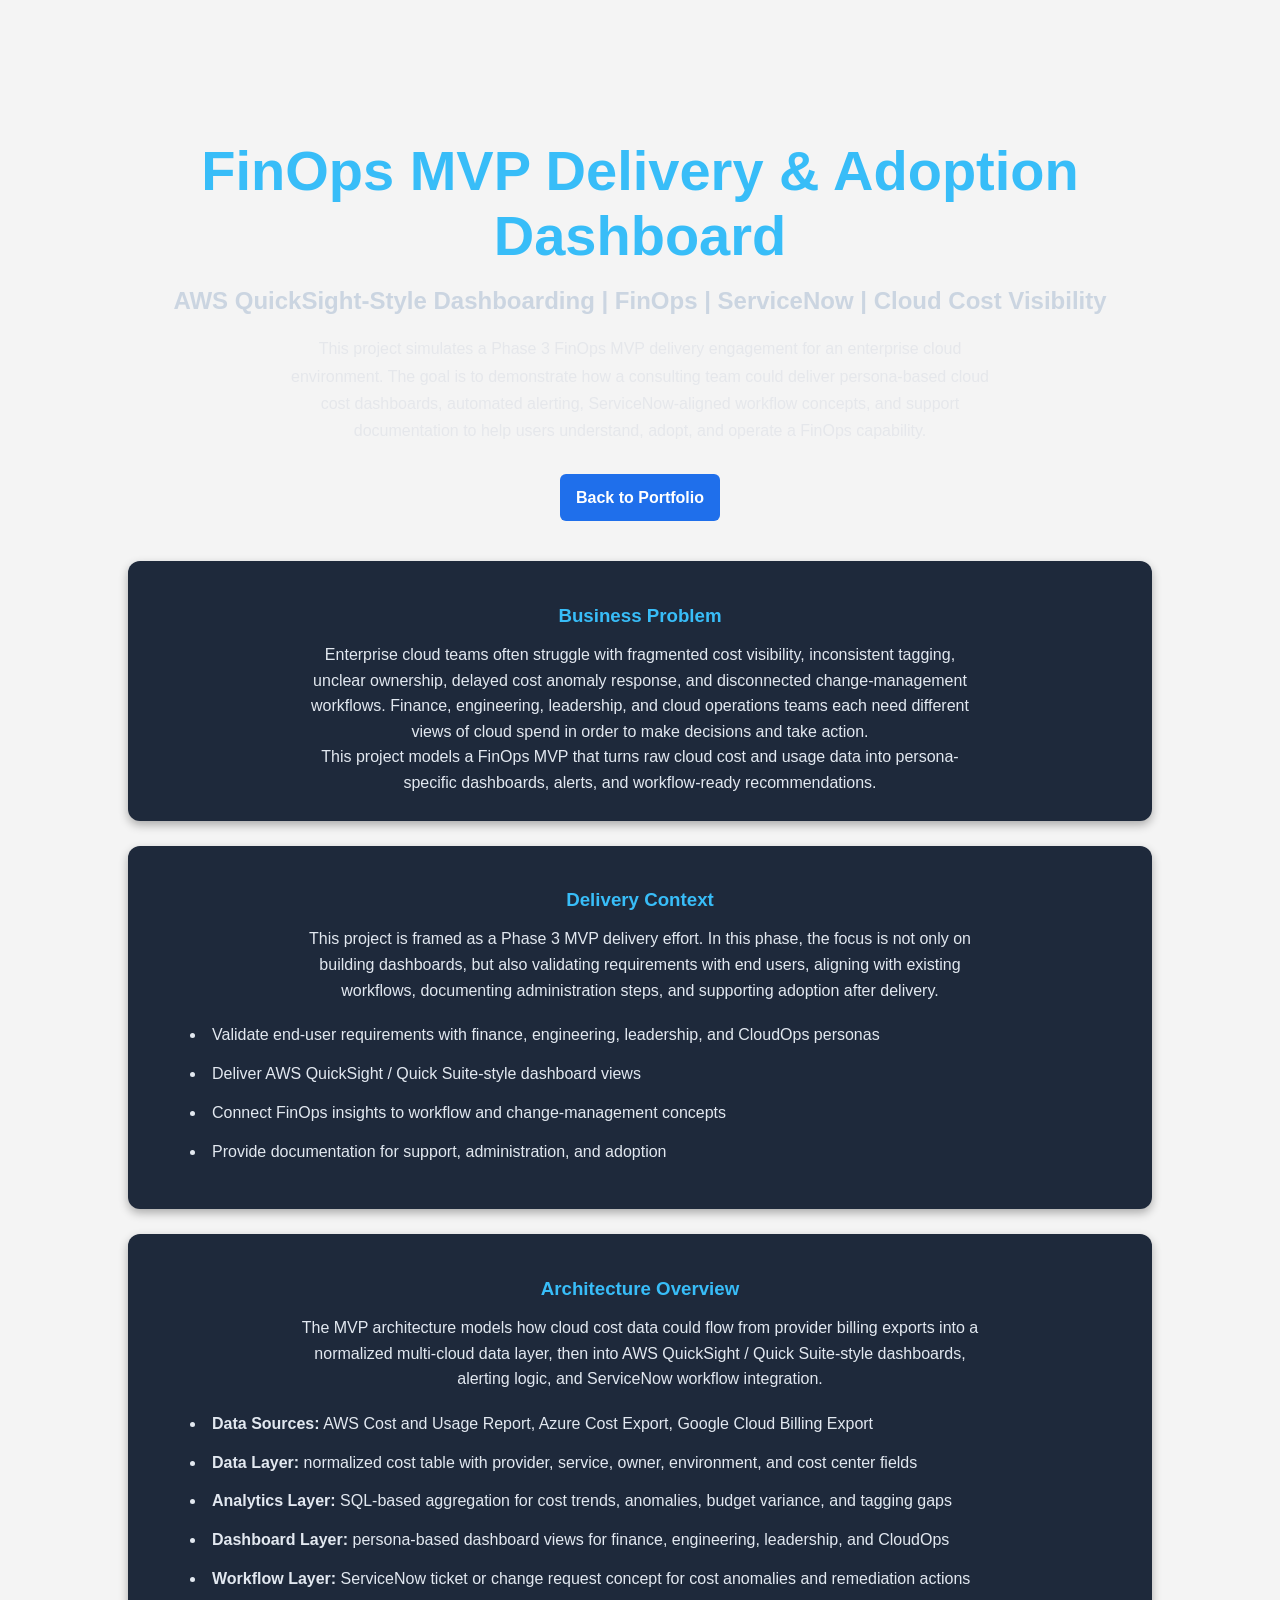
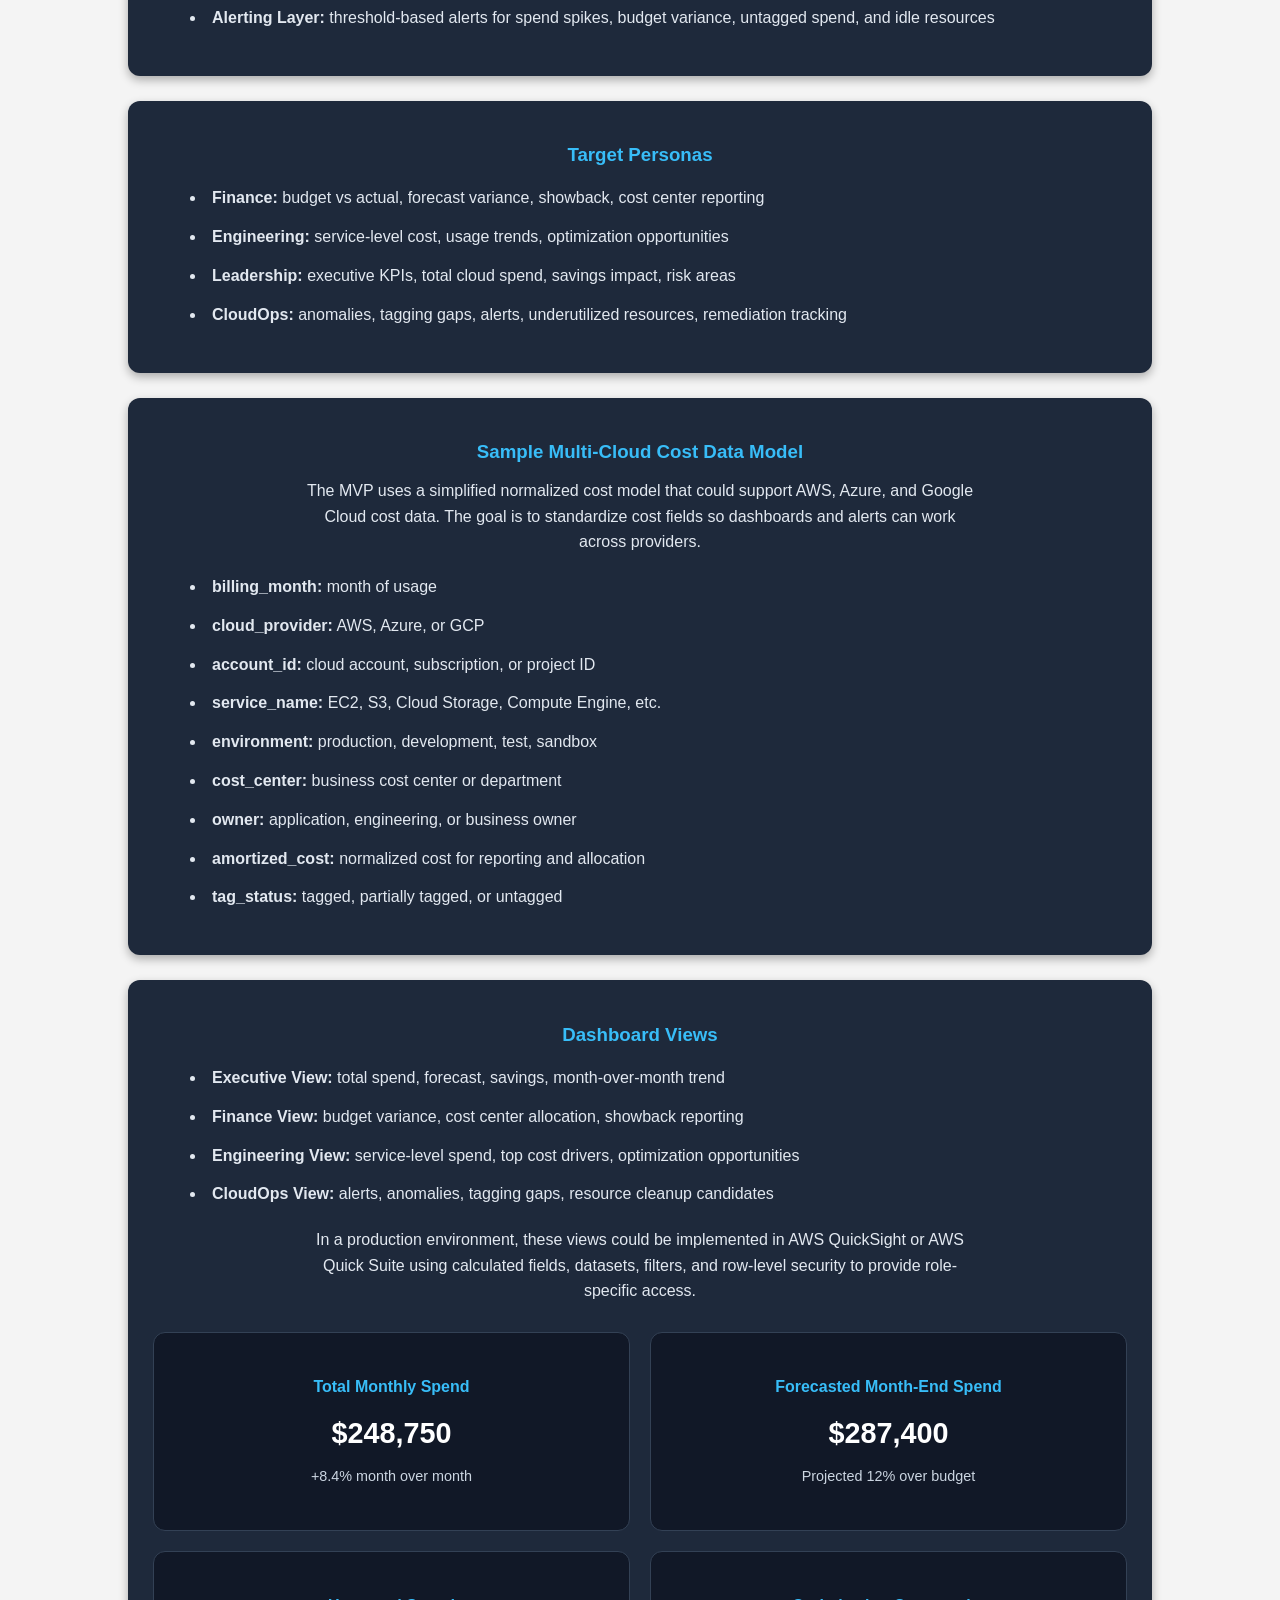
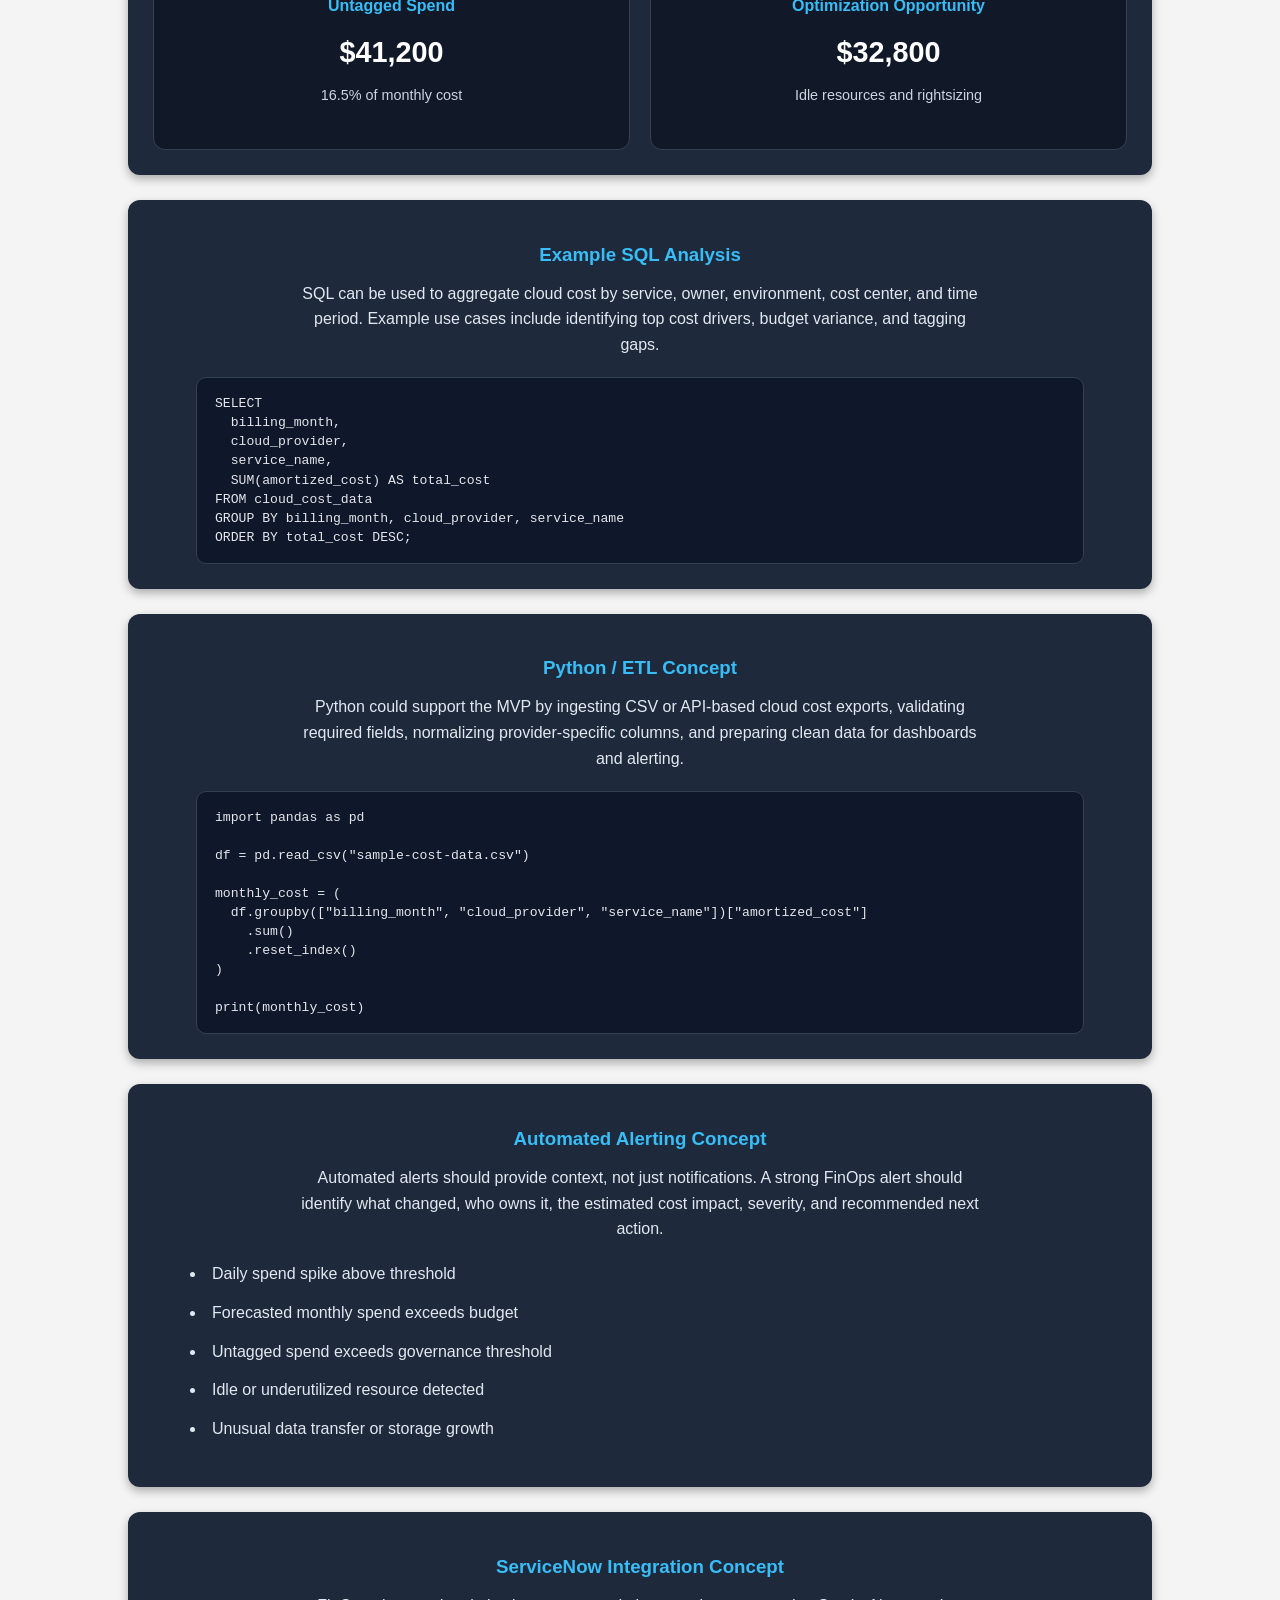
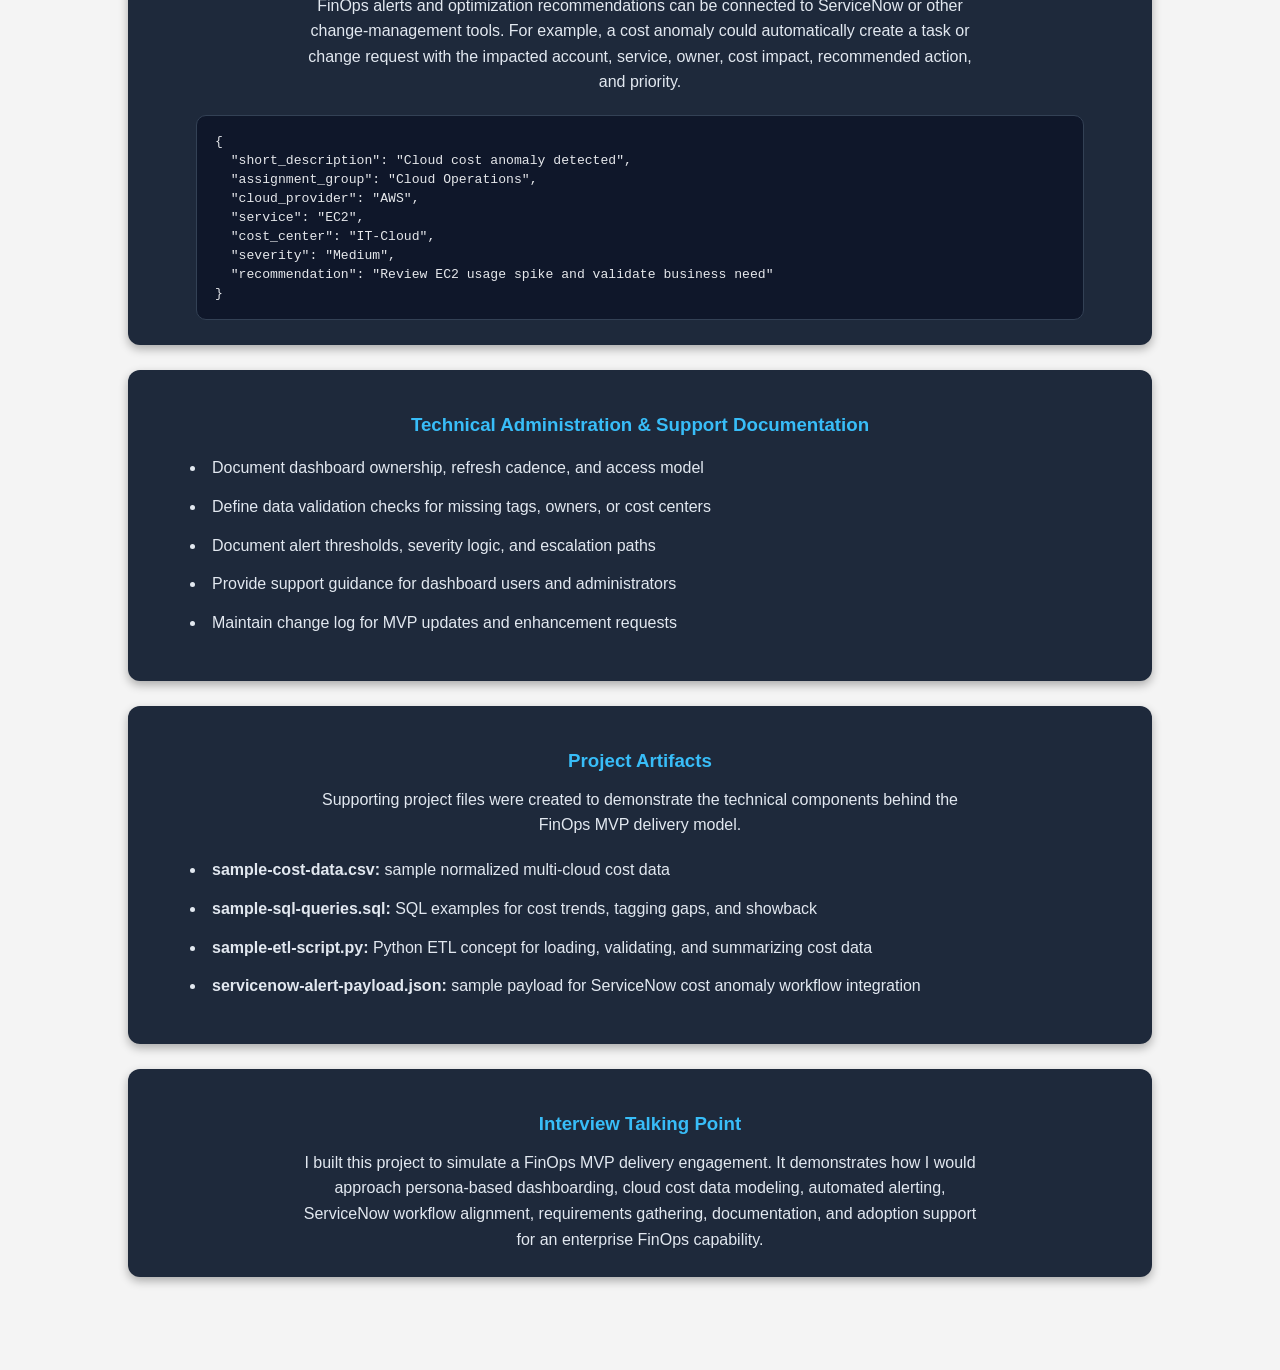
==== finops-mvp.html @ 03eb5033 "Add FinOps MVP delivery project" ====
<!DOCTYPE html>
<html lang="en">
<head>
    <meta charset="UTF-8">
    <meta name="viewport" content="width=device-width, initial-scale=1.0">
    <title>FinOps MVP Delivery & Adoption Dashboard | Syed Kazmi</title>
    <link rel="stylesheet" href="styles.css">
</head>

<body>
<div class="container">

    <div class="hero">
        <h1>FinOps MVP Delivery & Adoption Dashboard</h1>
        <h2>AWS QuickSight-Style Dashboarding | FinOps | ServiceNow | Cloud Cost Visibility</h2>

        <p>
            This project simulates a Phase 3 FinOps MVP delivery engagement for an enterprise cloud environment.
            The goal is to demonstrate how a consulting team could deliver persona-based cloud cost dashboards,
            automated alerting, ServiceNow-aligned workflow concepts, and support documentation to help users
            understand, adopt, and operate a FinOps capability.
        </p>

        <p>
            <a href="index.html" class="project-link">Back to Portfolio</a>
        </p>
    </div>

    <div class="card">
        <h3>Business Problem</h3>
        <p>
            Enterprise cloud teams often struggle with fragmented cost visibility, inconsistent tagging,
            unclear ownership, delayed cost anomaly response, and disconnected change-management workflows.
            Finance, engineering, leadership, and cloud operations teams each need different views of cloud
            spend in order to make decisions and take action.
        </p>
        <p>
            This project models a FinOps MVP that turns raw cloud cost and usage data into persona-specific
            dashboards, alerts, and workflow-ready recommendations.
        </p>
    </div>

    <div class="card">
        <h3>Delivery Context</h3>
        <p>
            This project is framed as a Phase 3 MVP delivery effort. In this phase, the focus is not only on
            building dashboards, but also validating requirements with end users, aligning with existing
            workflows, documenting administration steps, and supporting adoption after delivery.
        </p>

        <ul>
            <li>Validate end-user requirements with finance, engineering, leadership, and CloudOps personas</li>
            <li>Deliver AWS QuickSight / Quick Suite-style dashboard views</li>
            <li>Connect FinOps insights to workflow and change-management concepts</li>
            <li>Provide documentation for support, administration, and adoption</li>
        </ul>
    </div>

    <div class="card">
    <h3>Architecture Overview</h3>
    <p>
        The MVP architecture models how cloud cost data could flow from provider billing exports into a normalized
        multi-cloud data layer, then into AWS QuickSight / Quick Suite-style dashboards, alerting logic, and
        ServiceNow workflow integration.
    </p>

    <ul>
        <li><strong>Data Sources:</strong> AWS Cost and Usage Report, Azure Cost Export, Google Cloud Billing Export</li>
        <li><strong>Data Layer:</strong> normalized cost table with provider, service, owner, environment, and cost center fields</li>
        <li><strong>Analytics Layer:</strong> SQL-based aggregation for cost trends, anomalies, budget variance, and tagging gaps</li>
        <li><strong>Dashboard Layer:</strong> persona-based dashboard views for finance, engineering, leadership, and CloudOps</li>
        <li><strong>Workflow Layer:</strong> ServiceNow ticket or change request concept for cost anomalies and remediation actions</li>
        <li><strong>Alerting Layer:</strong> threshold-based alerts for spend spikes, budget variance, untagged spend, and idle resources</li>
    </ul>
    </div>

    <div class="card">
        <h3>Target Personas</h3>

        <ul>
            <li><strong>Finance:</strong> budget vs actual, forecast variance, showback, cost center reporting</li>
            <li><strong>Engineering:</strong> service-level cost, usage trends, optimization opportunities</li>
            <li><strong>Leadership:</strong> executive KPIs, total cloud spend, savings impact, risk areas</li>
            <li><strong>CloudOps:</strong> anomalies, tagging gaps, alerts, underutilized resources, remediation tracking</li>
        </ul>
    </div>

    <div class="card">
        <h3>Sample Multi-Cloud Cost Data Model</h3>
        <p>
            The MVP uses a simplified normalized cost model that could support AWS, Azure, and Google Cloud cost data.
            The goal is to standardize cost fields so dashboards and alerts can work across providers.
        </p>

        <ul>
            <li><strong>billing_month:</strong> month of usage</li>
            <li><strong>cloud_provider:</strong> AWS, Azure, or GCP</li>
            <li><strong>account_id:</strong> cloud account, subscription, or project ID</li>
            <li><strong>service_name:</strong> EC2, S3, Cloud Storage, Compute Engine, etc.</li>
            <li><strong>environment:</strong> production, development, test, sandbox</li>
            <li><strong>cost_center:</strong> business cost center or department</li>
            <li><strong>owner:</strong> application, engineering, or business owner</li>
            <li><strong>amortized_cost:</strong> normalized cost for reporting and allocation</li>
            <li><strong>tag_status:</strong> tagged, partially tagged, or untagged</li>
        </ul>
    </div>

    <div class="card">
        <h3>Dashboard Views</h3>

        <ul>
            <li><strong>Executive View:</strong> total spend, forecast, savings, month-over-month trend</li>
            <li><strong>Finance View:</strong> budget variance, cost center allocation, showback reporting</li>
            <li><strong>Engineering View:</strong> service-level spend, top cost drivers, optimization opportunities</li>
            <li><strong>CloudOps View:</strong> alerts, anomalies, tagging gaps, resource cleanup candidates</li>
        </ul>

        <p>
            In a production environment, these views could be implemented in AWS QuickSight or AWS Quick Suite using
            calculated fields, datasets, filters, and row-level security to provide role-specific access.

            <div class="dashboard-grid">
    <div class="metric-box">
        <h4>Total Monthly Spend</h4>
        <p>$248,750</p>
        <span>+8.4% month over month</span>
    </div>

    <div class="metric-box">
        <h4>Forecasted Month-End Spend</h4>
        <p>$287,400</p>
        <span>Projected 12% over budget</span>
    </div>

    <div class="metric-box">
        <h4>Untagged Spend</h4>
        <p>$41,200</p>
        <span>16.5% of monthly cost</span>
    </div>

    <div class="metric-box">
        <h4>Optimization Opportunity</h4>
        <p>$32,800</p>
        <span>Idle resources and rightsizing</span>
    </div>
</div>
        </p>
    </div>

    <div class="card">
        <h3>Example SQL Analysis</h3>
        <p>
            SQL can be used to aggregate cloud cost by service, owner, environment, cost center, and time period.
            Example use cases include identifying top cost drivers, budget variance, and tagging gaps.
        </p>

        <pre><code>SELECT
  billing_month,
  cloud_provider,
  service_name,
  SUM(amortized_cost) AS total_cost
FROM cloud_cost_data
GROUP BY billing_month, cloud_provider, service_name
ORDER BY total_cost DESC;</code></pre>
    </div>

    <div class="card">
        <h3>Python / ETL Concept</h3>
        <p>
            Python could support the MVP by ingesting CSV or API-based cloud cost exports, validating required fields,
            normalizing provider-specific columns, and preparing clean data for dashboards and alerting.
        </p>

        <pre><code>import pandas as pd

df = pd.read_csv("sample-cost-data.csv")

monthly_cost = (
  df.groupby(["billing_month", "cloud_provider", "service_name"])["amortized_cost"]
    .sum()
    .reset_index()
)

print(monthly_cost)</code></pre>
    </div>

    <div class="card">
        <h3>Automated Alerting Concept</h3>
        <p>
            Automated alerts should provide context, not just notifications. A strong FinOps alert should identify
            what changed, who owns it, the estimated cost impact, severity, and recommended next action.
        </p>

        <ul>
            <li>Daily spend spike above threshold</li>
            <li>Forecasted monthly spend exceeds budget</li>
            <li>Untagged spend exceeds governance threshold</li>
            <li>Idle or underutilized resource detected</li>
            <li>Unusual data transfer or storage growth</li>
        </ul>
    </div>

    <div class="card">
        <h3>ServiceNow Integration Concept</h3>
        <p>
            FinOps alerts and optimization recommendations can be connected to ServiceNow or other change-management
            tools. For example, a cost anomaly could automatically create a task or change request with the impacted
            account, service, owner, cost impact, recommended action, and priority.
        </p>

        <pre><code>{
  "short_description": "Cloud cost anomaly detected",
  "assignment_group": "Cloud Operations",
  "cloud_provider": "AWS",
  "service": "EC2",
  "cost_center": "IT-Cloud",
  "severity": "Medium",
  "recommendation": "Review EC2 usage spike and validate business need"
}</code></pre>
    </div>

    <div class="card">
        <h3>Technical Administration & Support Documentation</h3>
        <ul>
            <li>Document dashboard ownership, refresh cadence, and access model</li>
            <li>Define data validation checks for missing tags, owners, or cost centers</li>
            <li>Document alert thresholds, severity logic, and escalation paths</li>
            <li>Provide support guidance for dashboard users and administrators</li>
            <li>Maintain change log for MVP updates and enhancement requests</li>
        </ul>
    </div>

    <div class="card">
    <h3>Project Artifacts</h3>
    <p>
        Supporting project files were created to demonstrate the technical components behind the FinOps MVP delivery model.
    </p>

    <ul>
        <li><strong>sample-cost-data.csv:</strong> sample normalized multi-cloud cost data</li>
        <li><strong>sample-sql-queries.sql:</strong> SQL examples for cost trends, tagging gaps, and showback</li>
        <li><strong>sample-etl-script.py:</strong> Python ETL concept for loading, validating, and summarizing cost data</li>
        <li><strong>servicenow-alert-payload.json:</strong> sample payload for ServiceNow cost anomaly workflow integration</li>
    </ul>
    </div>

    <div class="card">
        <h3>Interview Talking Point</h3>
        <p>
            I built this project to simulate a FinOps MVP delivery engagement. It demonstrates how I would approach
            persona-based dashboarding, cloud cost data modeling, automated alerting, ServiceNow workflow alignment,
            requirements gathering, documentation, and adoption support for an enterprise FinOps capability.
        </p>
    </div>

</div>
</body>
</html>
---- styles.css ----
body {
    margin: 0;
    padding: 0;
    background-color: #0f172a;
    font-family: Arial, sans-serif;
    color: white;
}

.container {
    width: 80%;
    margin: auto;
    padding-top: 40px;
    padding-bottom: 40px;
}

.hero {
    text-align: center;
    margin-bottom: 40px;
}

.hero h1 {
    font-size: 56px;
    margin-bottom: 10px;
}

.hero h2 {
    color: #38bdf8;
    margin-bottom: 20px;
}

.hero p {
    width: 70%;
    margin: auto;
    line-height: 1.7;
    color: #cbd5e1;
}

.card {
    background-color: #1e293b;
    padding: 25px;
    margin-bottom: 25px;
    border-radius: 12px;
    box-shadow: 0px 4px 10px rgba(0,0,0,0.3);
}

.card h3 {
    color: #38bdf8;
    margin-bottom: 15px;
}

ul {
    padding-left: 20px;
}

li {
    margin-bottom: 10px;
    color: #e2e8f0;
}

p {
    color: #e2e8f0;
    line-height: 1.6;
}body {
    font-family: Arial, sans-serif;
    background-color: #f4f4f4;
    text-align: center;
    margin-top: 60px;
    color: #333;
}

h1 {
    font-size: 48px;
    margin-bottom: 10px;
}

h2 {
    color: #555;
    margin-bottom: 30px;
}

p {
    width: 70%;
    margin: auto;
    line-height: 1.6;
}

ul {
    list-style-position: inside;
    padding: 0;
}

li {
    margin-bottom: 10px;
}

.projects {
    margin-top: 60px;
    text-align: center;
    padding: 20px;
}

.project-card {
    background-color: #1e1e1e;
    padding: 25px;
    border-radius: 12px;
    max-width: 900px;
    margin: auto;
    box-shadow: 0 0 15px rgba(0,0,0,0.4);
}

.project-card h3 {
    color: #4da6ff;
    margin-bottom: 20px;
}

.project-card p {
    line-height: 1.6;
    margin-bottom: 20px;
}

.project-card ul {
    list-style-position: inside;
    padding: 0;
}

.project-card li {
    margin: 10px 0;
}

.dashboard-image {
    width: 100%;
    border-radius: 10px;
    margin-bottom: 20px;
}

.project-link {
  display: inline-block;
  margin-top: 12px;
  padding: 10px 16px;
  background-color: #1f6feb;
  color: white;
  text-decoration: none;
  border-radius: 6px;
  font-weight: 600;
}

.project-link:hover {
  background-color: #1158c7;
}

/* FinOps MVP Project Page Enhancements */

.hero p {
  color: #e5e7eb;
  font-size: 1rem;
  line-height: 1.7;
  max-width: 900px;
  margin: 18px auto;
}

.hero h1 {
  color: #38bdf8;
}

.hero h2 {
  color: #cbd5e1;
}

pre {
  background-color: #0f172a;
  color: #e5e7eb;
  padding: 16px 18px;
  border-radius: 10px;
  overflow-x: auto;
  text-align: left;
  font-size: 0.82rem;
  line-height: 1.45;
  border: 1px solid #334155;
  max-width: 850px;
  margin: 20px auto 0 auto;
  white-space: pre-wrap;
}

code {
  font-family: Menlo, Monaco, Consolas, "Courier New", monospace;
}

.card ul {
  text-align: left;
  max-width: 900px;
  margin: 18px auto;
  line-height: 1.8;
}

.card p {
  max-width: 950px;
  margin-left: auto;
  margin-right: auto;
}

.dashboard-grid {
  display: grid;
  grid-template-columns: repeat(2, minmax(260px, 1fr));
  gap: 20px;
  margin: 28px auto 0 auto;
  max-width: 1000px;
}

.metric-box {
  background-color: #111827;
  border: 1px solid #334155;
  border-radius: 12px;
  padding: 26px 18px;
  text-align: center;
  display: flex;
  flex-direction: column;
  justify-content: center;
  align-items: center;
  min-height: 145px;
}

.metric-box h4 {
  color: #38bdf8;
  margin: 0 0 14px 0;
  font-size: 1rem;
  text-align: center;
}

.metric-box p {
  font-size: 1.8rem;
  font-weight: 700;
  color: #ffffff;
  margin: 0 0 12px 0;
  text-align: center;
  width: 100%;
}

.metric-box span {
  color: #cbd5e1;
  font-size: 0.9rem;
  text-align: center;
}

@media (max-width: 700px) {
  .dashboard-grid {
    grid-template-columns: 1fr;
  }
}
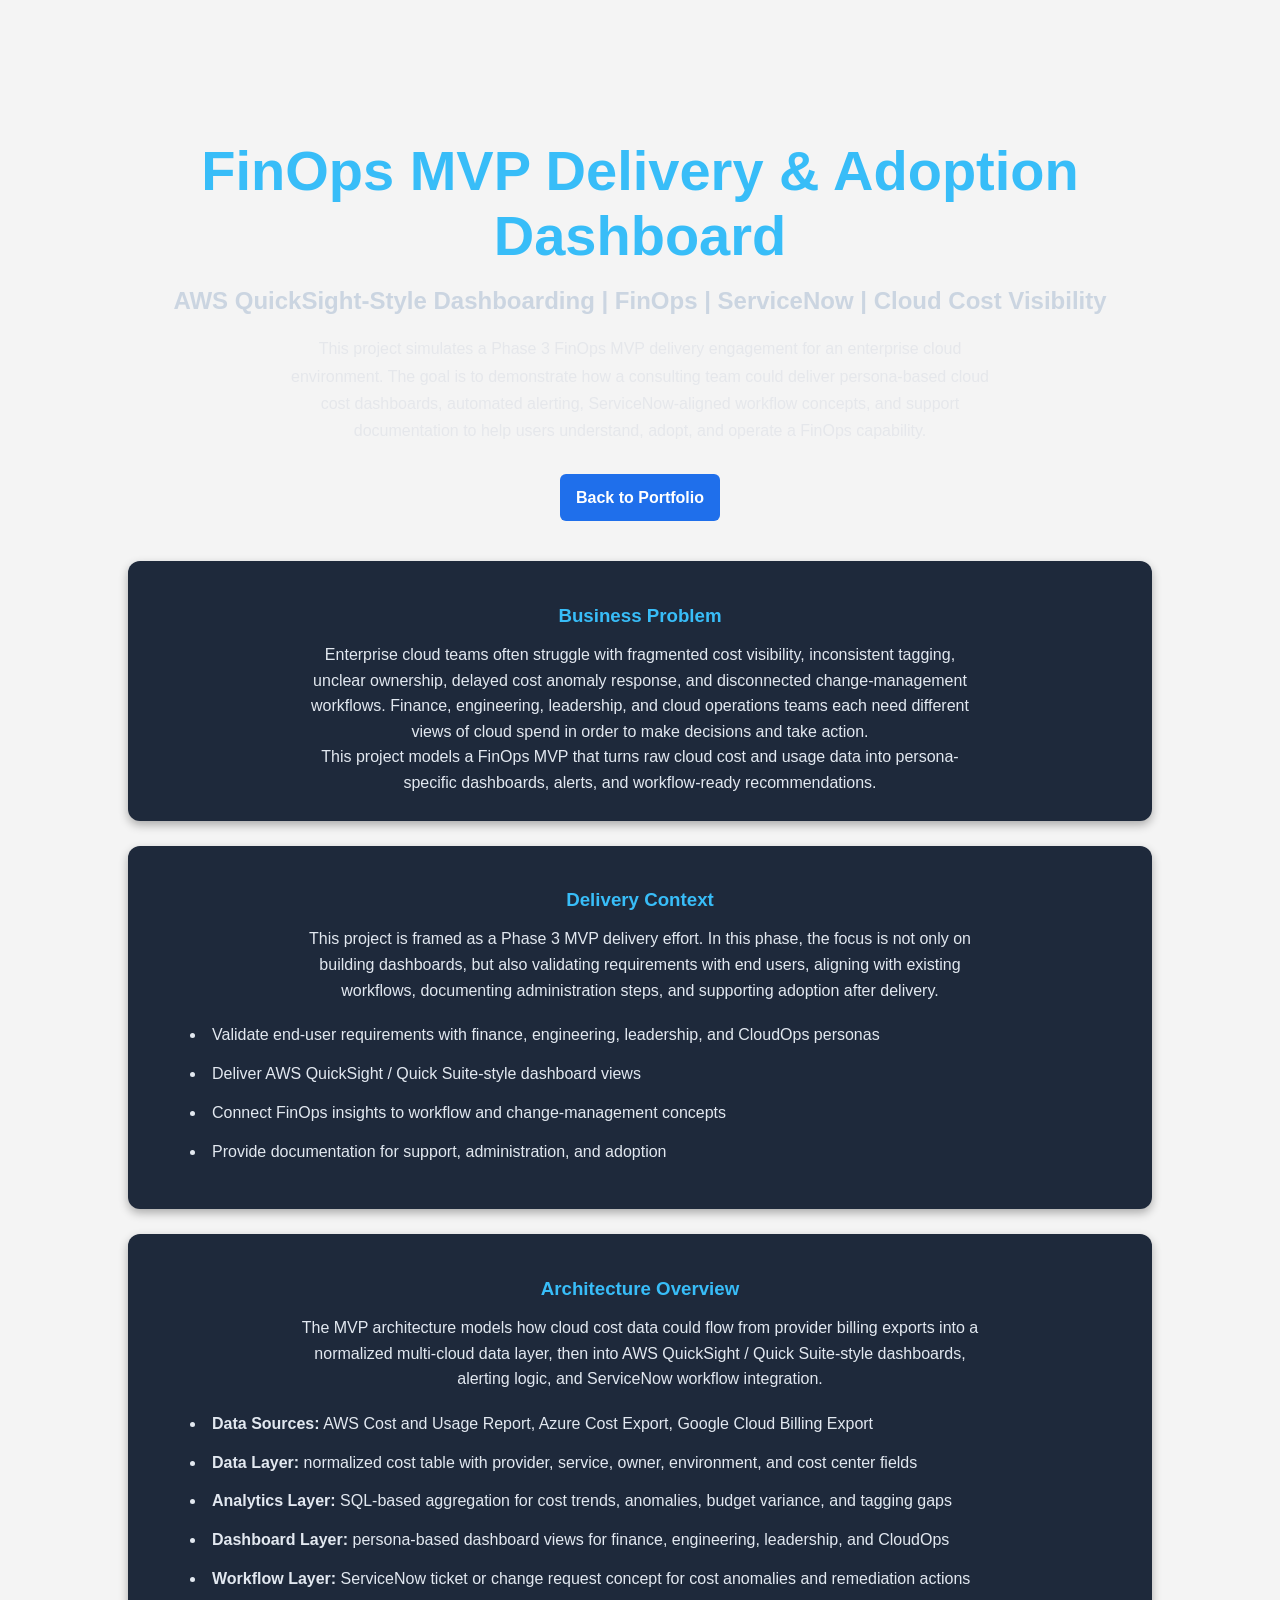
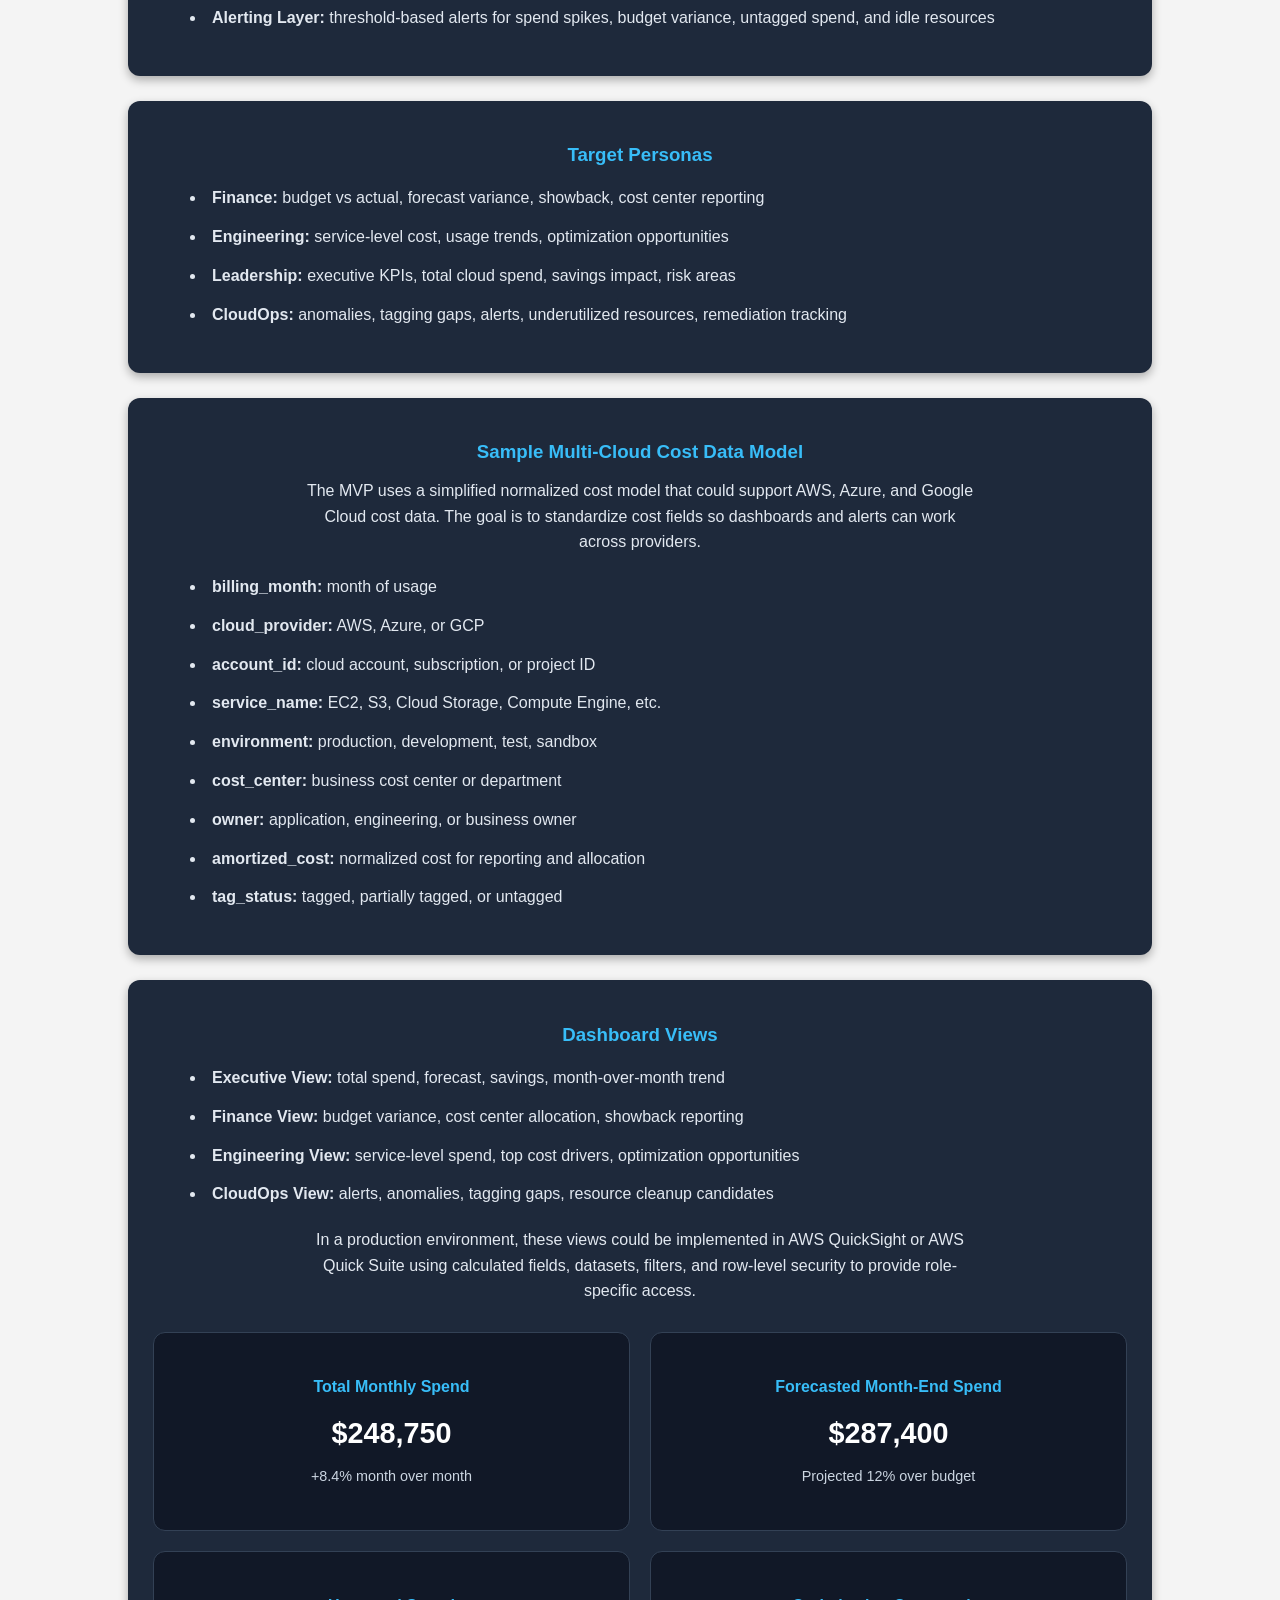
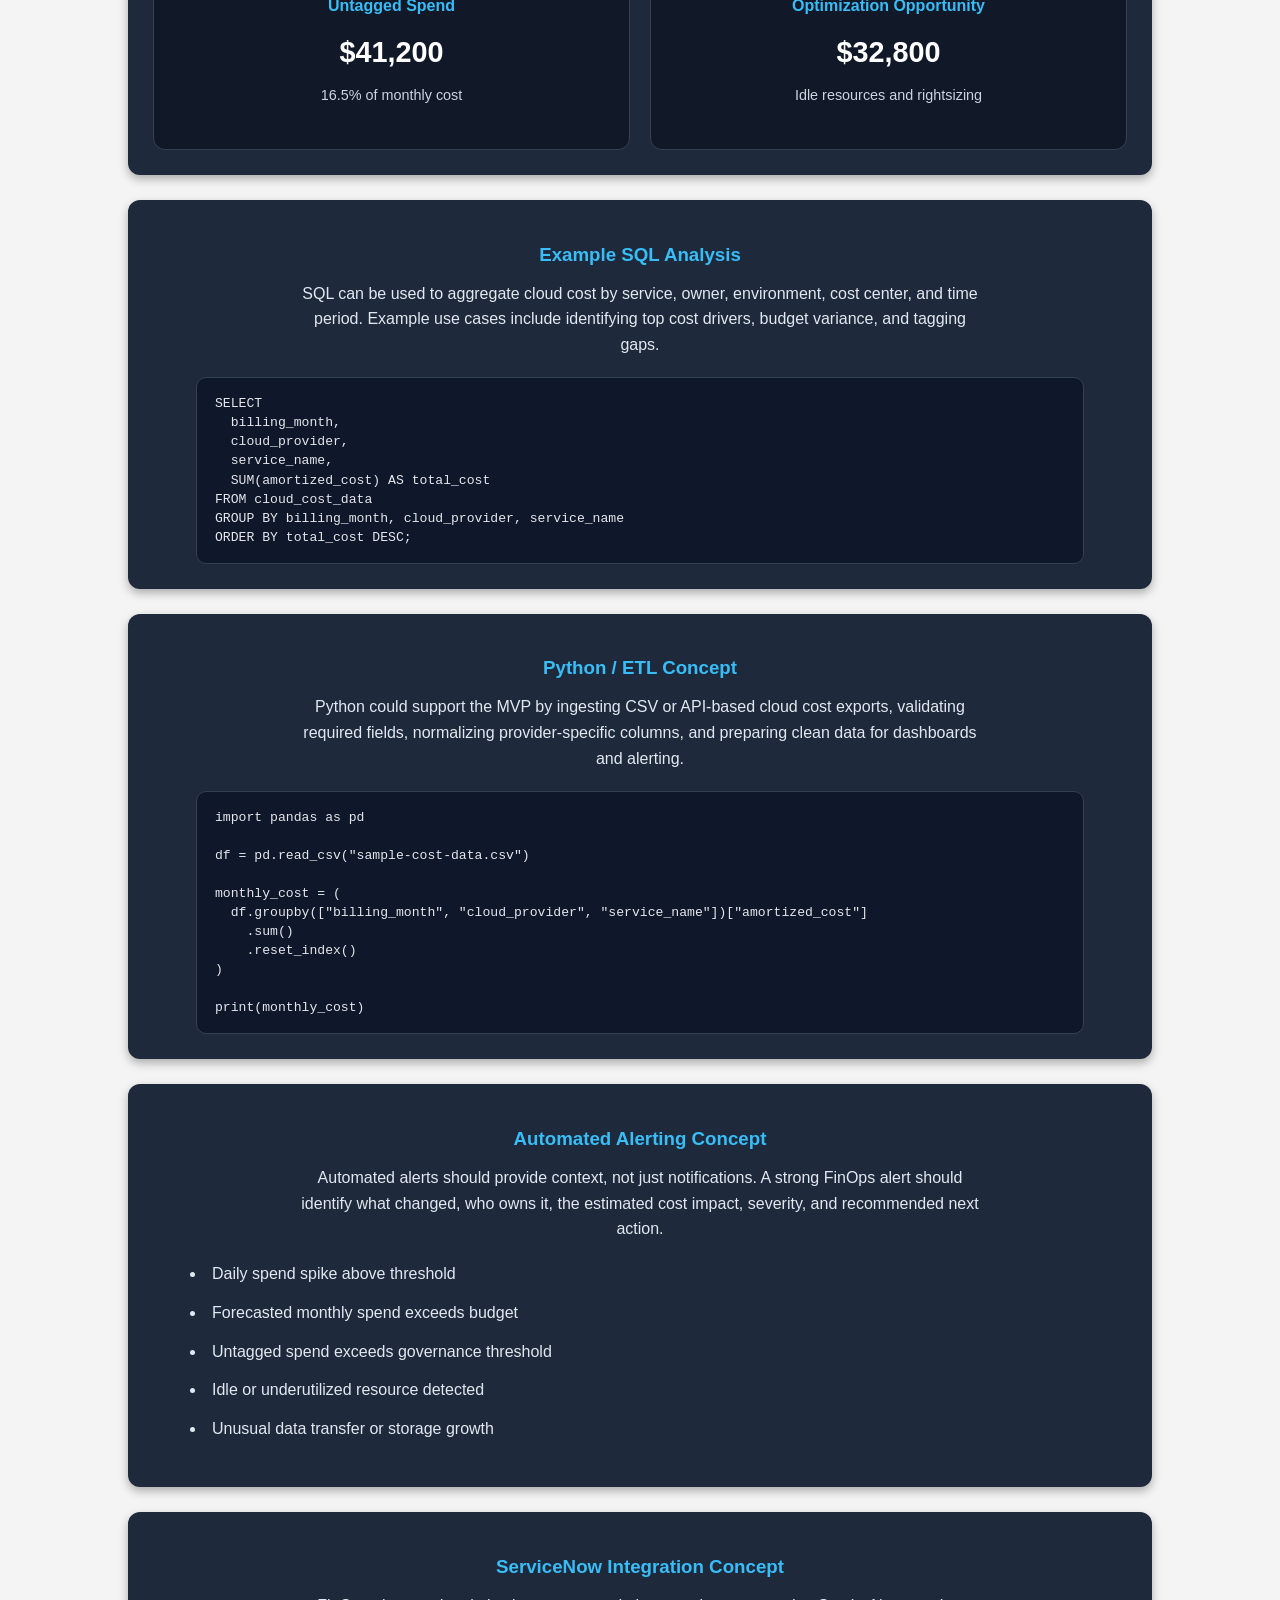
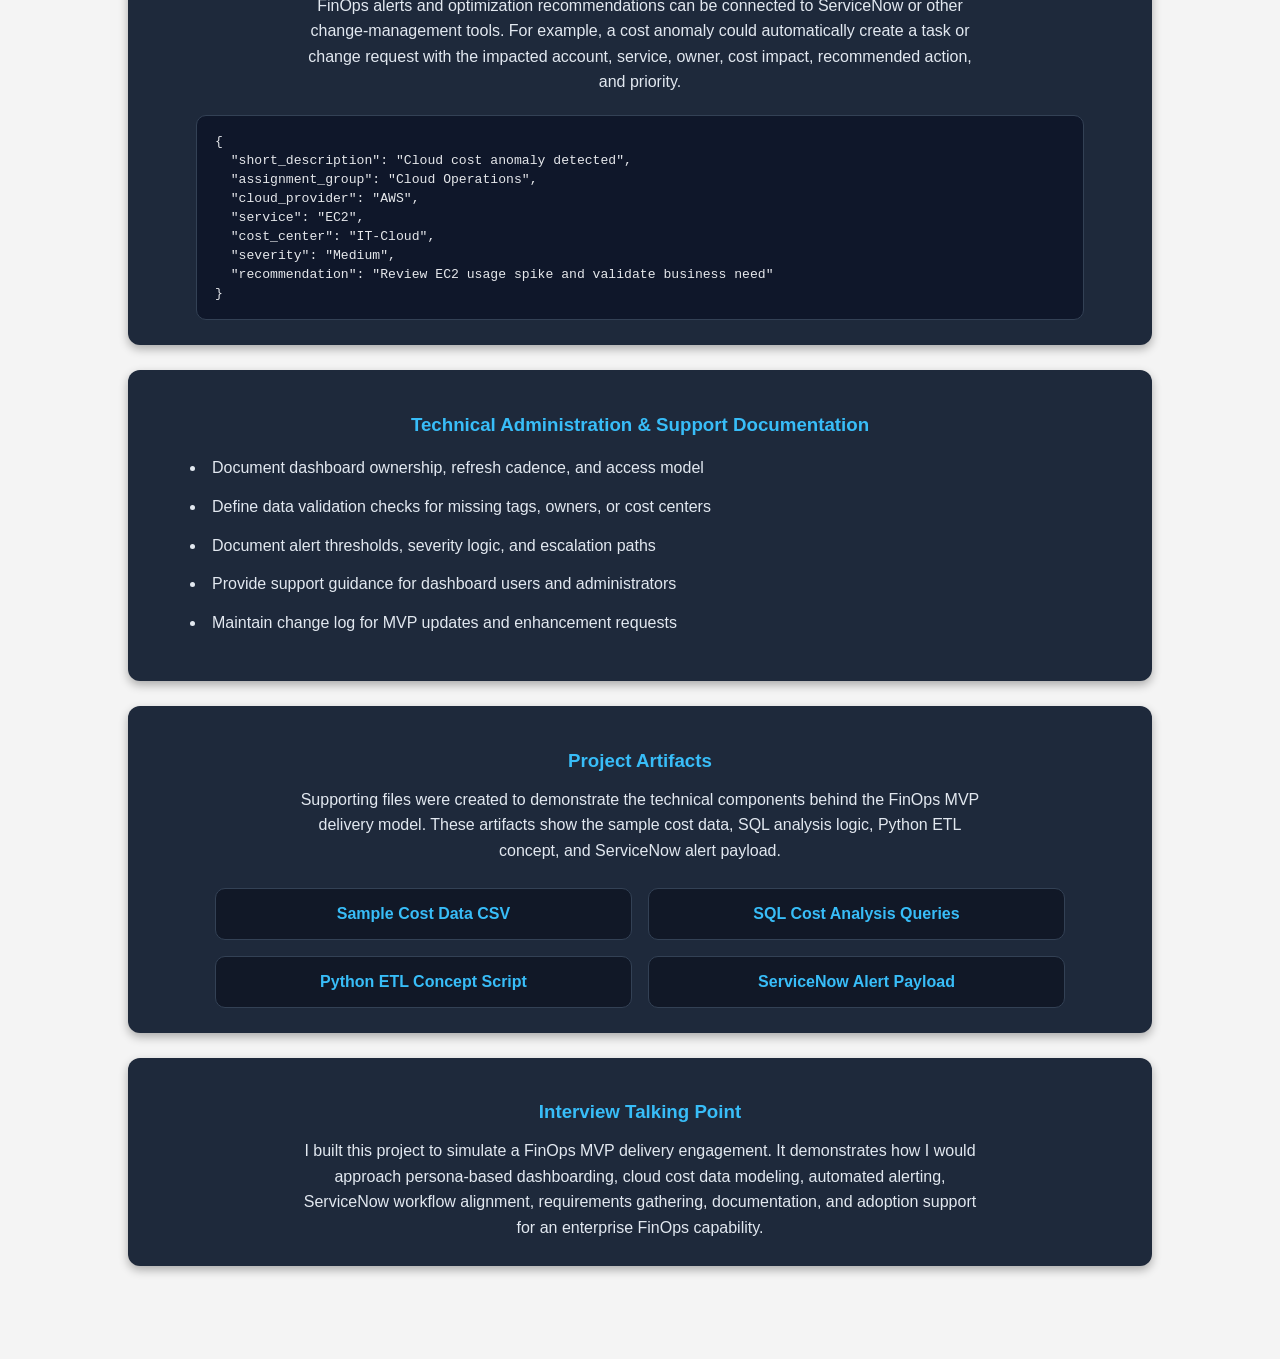
==== commit f493472b: "Improve FinOps project layout and artifact links" ====
--- a/finops-mvp.html
+++ b/finops-mvp.html
@@ -233,15 +233,27 @@
     <div class="card">
     <h3>Project Artifacts</h3>
     <p>
-        Supporting project files were created to demonstrate the technical components behind the FinOps MVP delivery model.
+        Supporting files were created to demonstrate the technical components behind the FinOps MVP delivery model.
+        These artifacts show the sample cost data, SQL analysis logic, Python ETL concept, and ServiceNow alert payload.
     </p>
 
-    <ul>
-        <li><strong>sample-cost-data.csv:</strong> sample normalized multi-cloud cost data</li>
-        <li><strong>sample-sql-queries.sql:</strong> SQL examples for cost trends, tagging gaps, and showback</li>
-        <li><strong>sample-etl-script.py:</strong> Python ETL concept for loading, validating, and summarizing cost data</li>
-        <li><strong>servicenow-alert-payload.json:</strong> sample payload for ServiceNow cost anomaly workflow integration</li>
-    </ul>
+    <div class="artifact-grid">
+        <a href="finops-mvp/sample-cost-data.csv" class="artifact-link" target="_blank">
+            Sample Cost Data CSV
+        </a>
+
+        <a href="finops-mvp/sample-sql-queries.sql" class="artifact-link" target="_blank">
+            SQL Cost Analysis Queries
+        </a>
+
+        <a href="finops-mvp/sample-etl-script.py" class="artifact-link" target="_blank">
+            Python ETL Concept Script
+        </a>
+
+        <a href="finops-mvp/servicenow-alert-payload.json" class="artifact-link" target="_blank">
+            ServiceNow Alert Payload
+        </a>
+    </div>
     </div>
 
     <div class="card">
--- a/styles.css
+++ b/styles.css
@@ -100,12 +100,19 @@
 }
 
 .project-card {
-    background-color: #1e1e1e;
-    padding: 25px;
-    border-radius: 12px;
-    max-width: 900px;
-    margin: auto;
-    box-shadow: 0 0 15px rgba(0,0,0,0.4);
+  background-color: #1e293b;
+  border-radius: 10px;
+  padding: 35px;
+  margin: 30px auto;
+  max-width: 1100px;
+  width: 90%;
+  text-align: center;
+  box-shadow: 0 4px 12px rgba(0, 0, 0, 0.25);
+}
+.project-card p {
+  max-width: 760px;
+  margin: 16px auto;
+  line-height: 1.7;
 }
 
 .project-card h3 {
@@ -246,3 +253,34 @@
     grid-template-columns: 1fr;
   }
 }
+
+.artifact-grid {
+  display: grid;
+  grid-template-columns: repeat(2, minmax(220px, 1fr));
+  gap: 16px;
+  margin: 24px auto 0 auto;
+  max-width: 850px;
+}
+
+.artifact-link {
+  display: block;
+  background-color: #111827;
+  color: #38bdf8;
+  border: 1px solid #334155;
+  border-radius: 10px;
+  padding: 16px;
+  text-align: center;
+  text-decoration: none;
+  font-weight: 600;
+}
+
+.artifact-link:hover {
+  background-color: #1e293b;
+  color: #ffffff;
+}
+
+@media (max-width: 700px) {
+  .artifact-grid {
+    grid-template-columns: 1fr;
+  }
+}
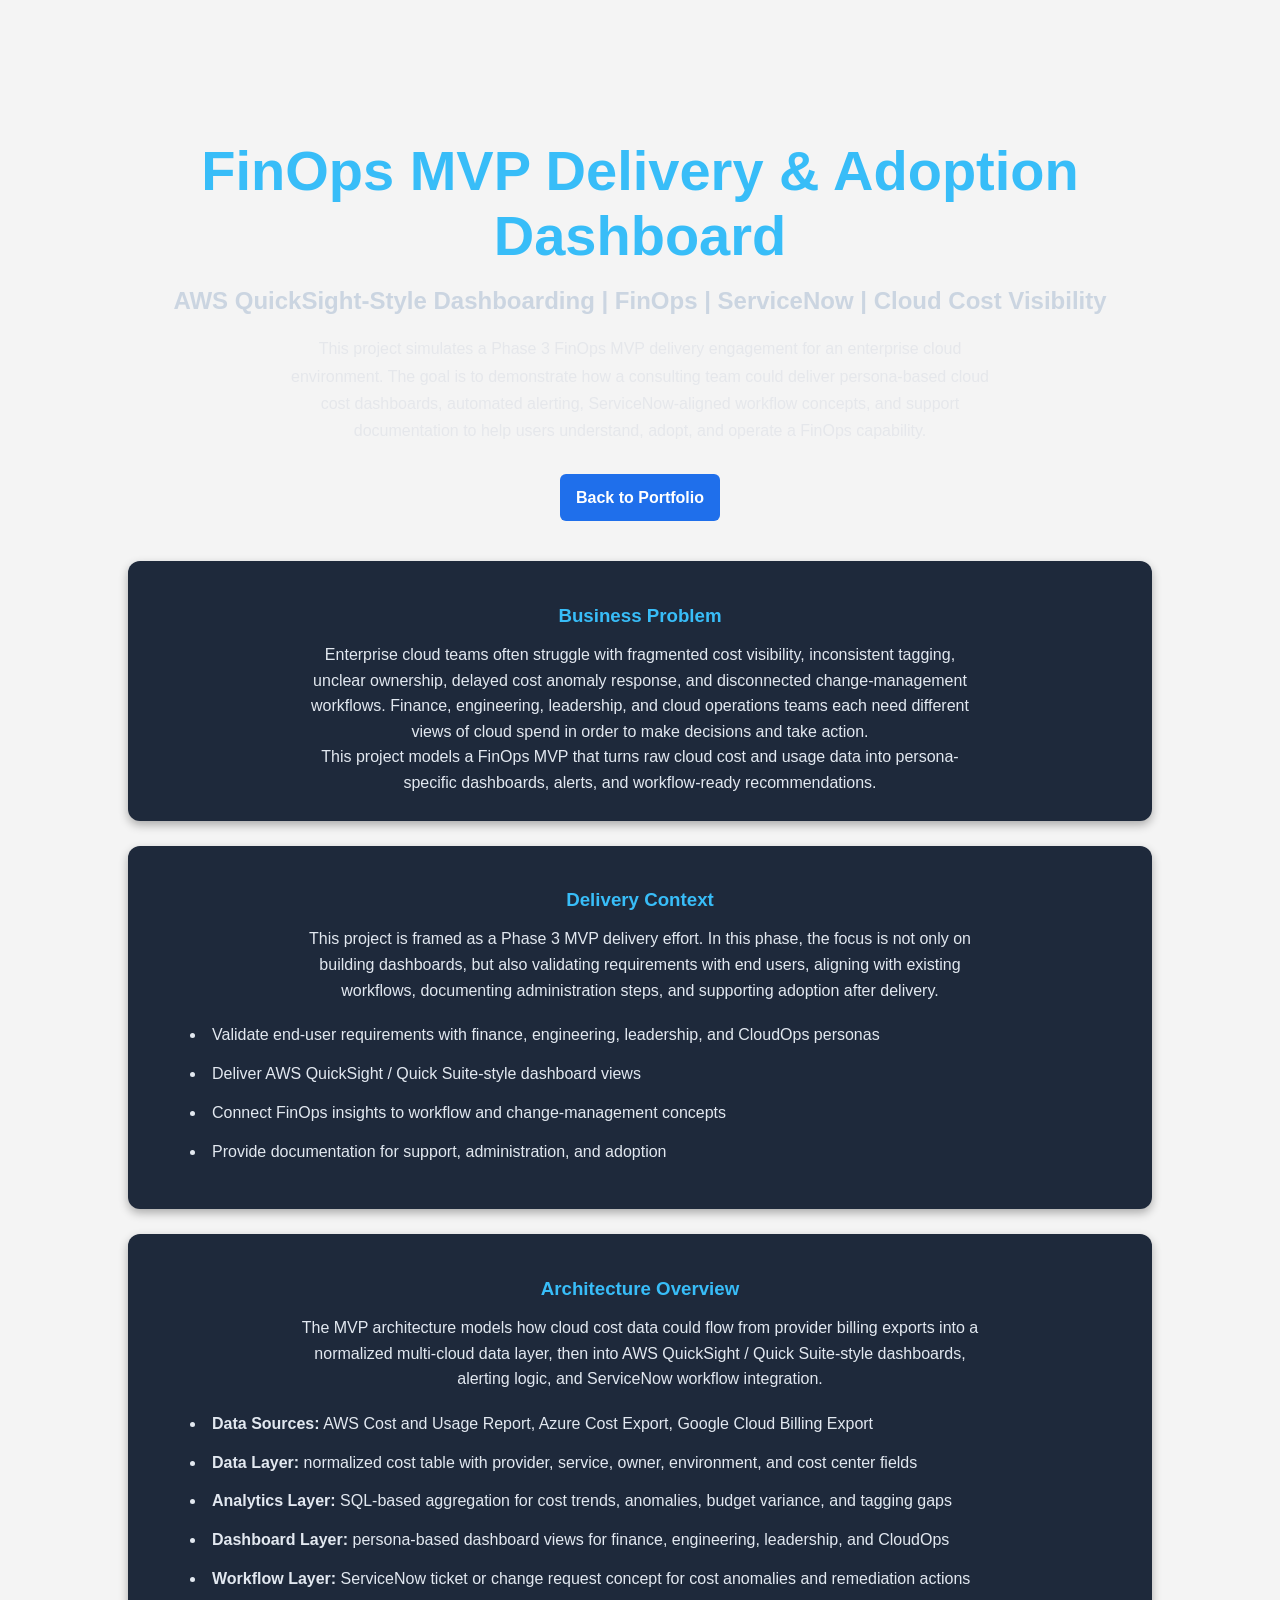
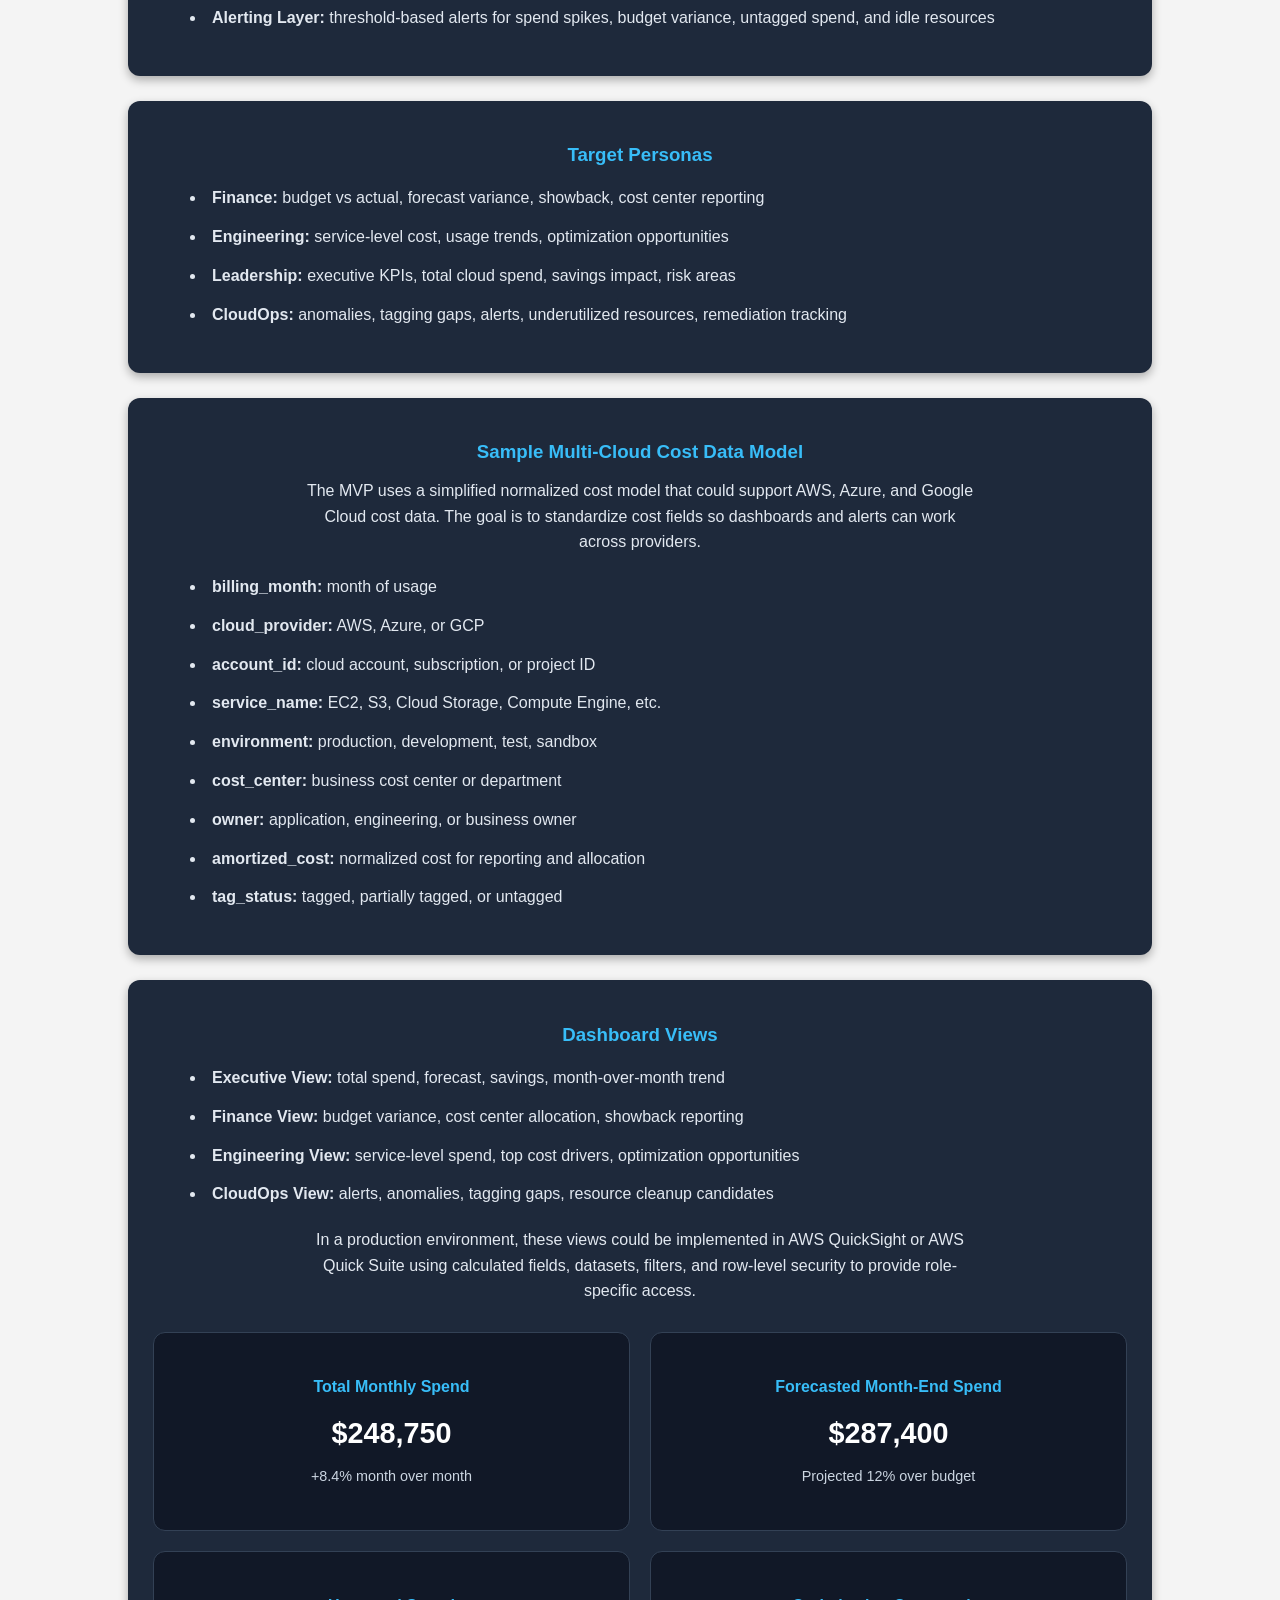
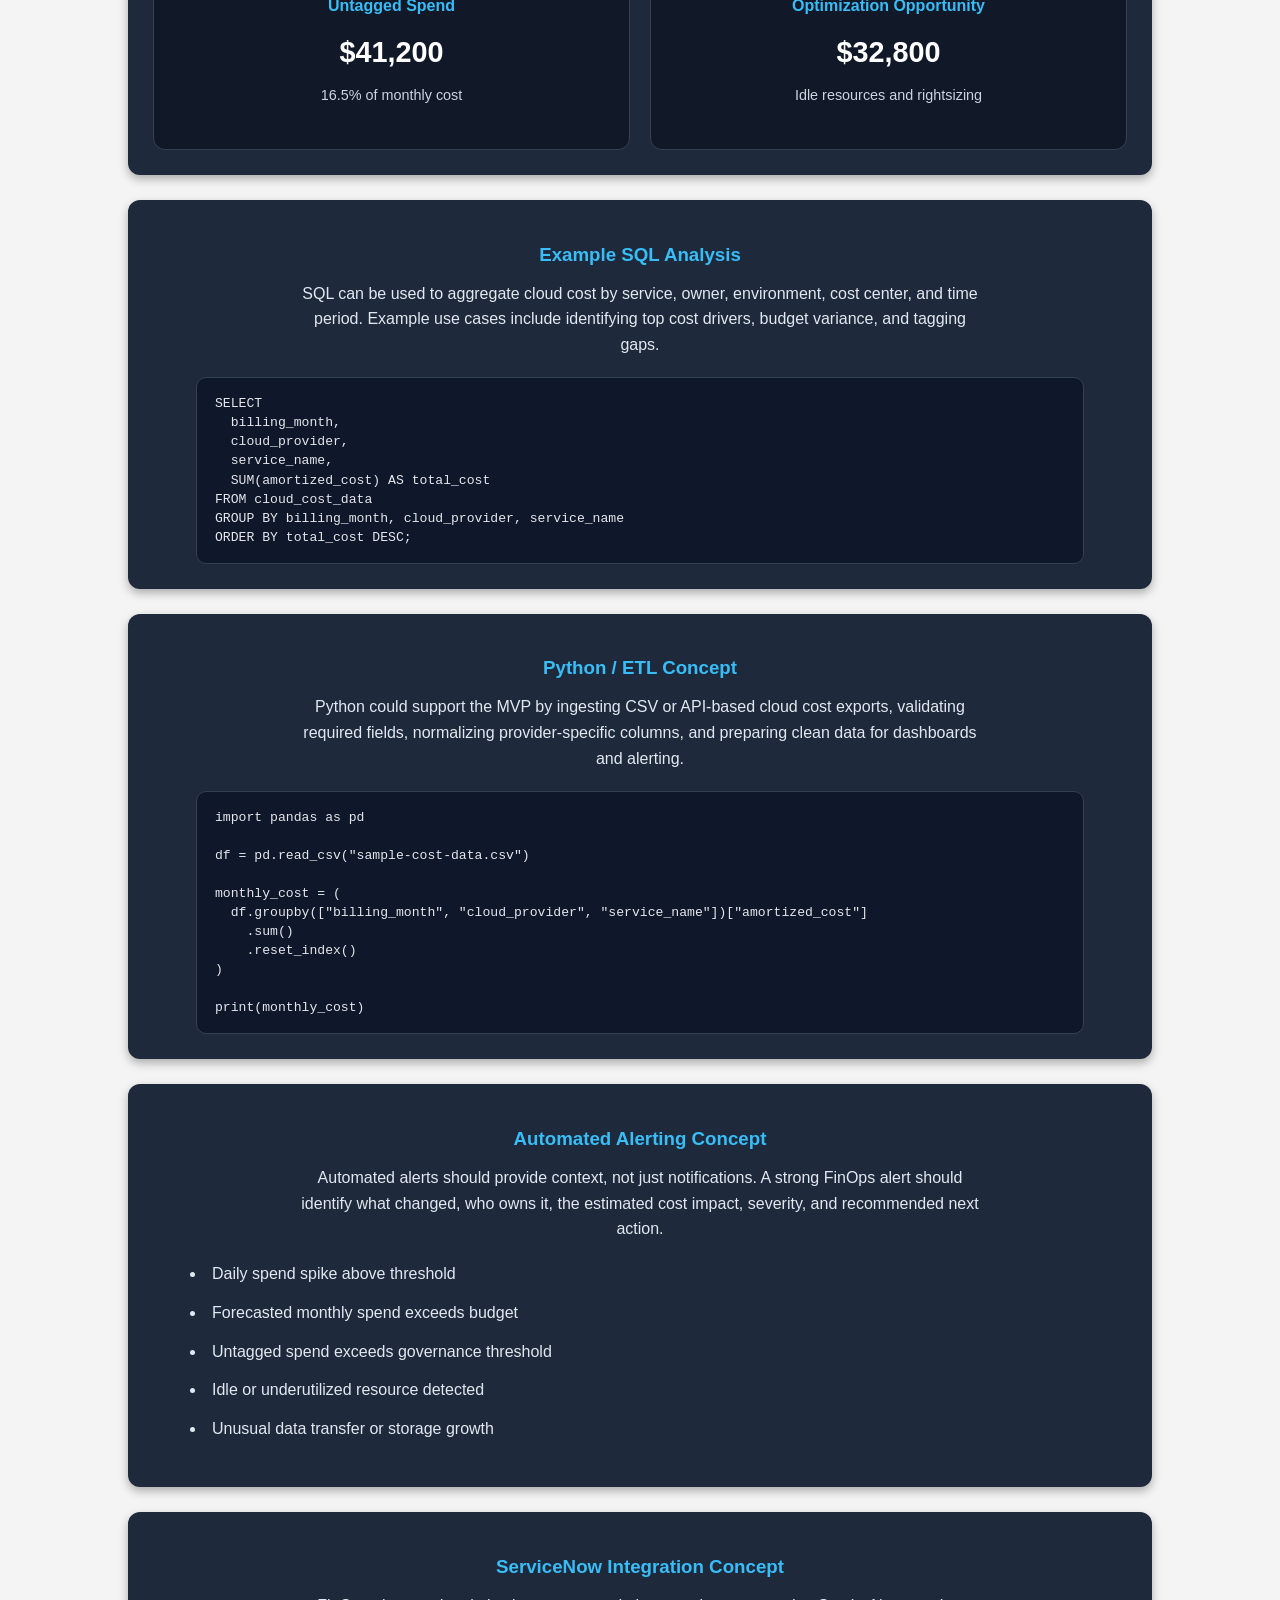
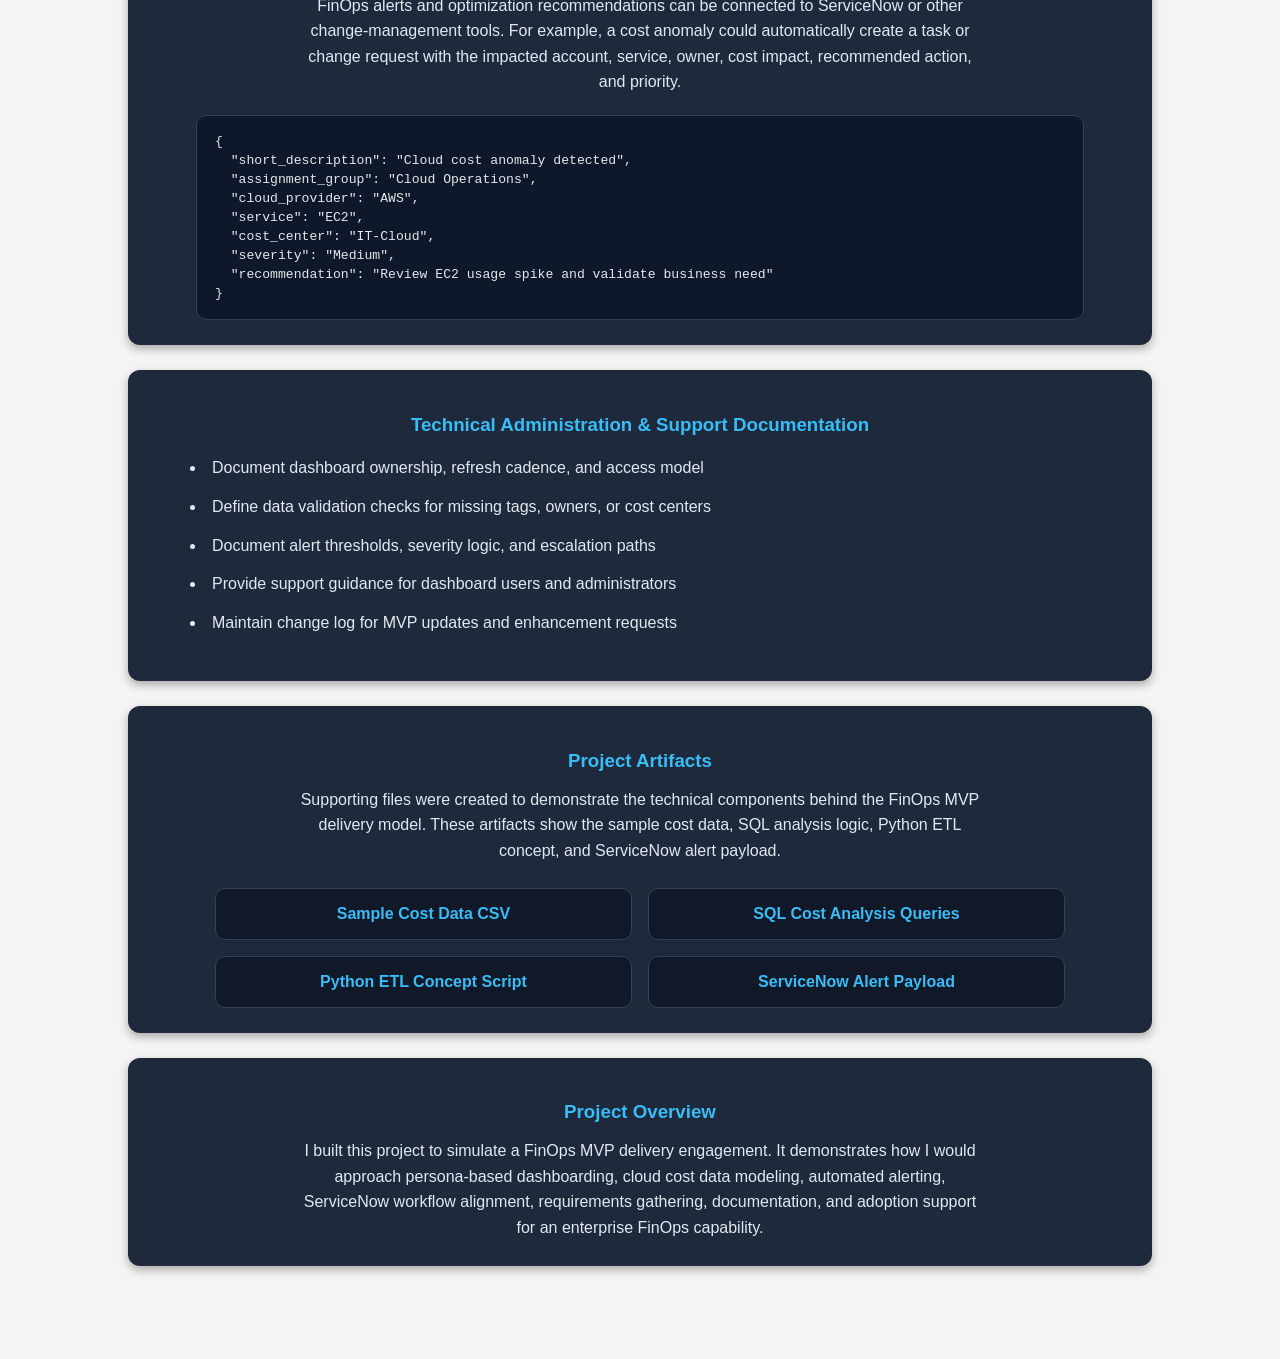
==== commit 532eeac5: "Update FinOps project overview and artifact links" ====
--- a/finops-mvp.html
+++ b/finops-mvp.html
@@ -257,7 +257,7 @@
     </div>
 
     <div class="card">
-        <h3>Interview Talking Point</h3>
+        <h3>Project Overview</h3>
         <p>
             I built this project to simulate a FinOps MVP delivery engagement. It demonstrates how I would approach
             persona-based dashboarding, cloud cost data modeling, automated alerting, ServiceNow workflow alignment,
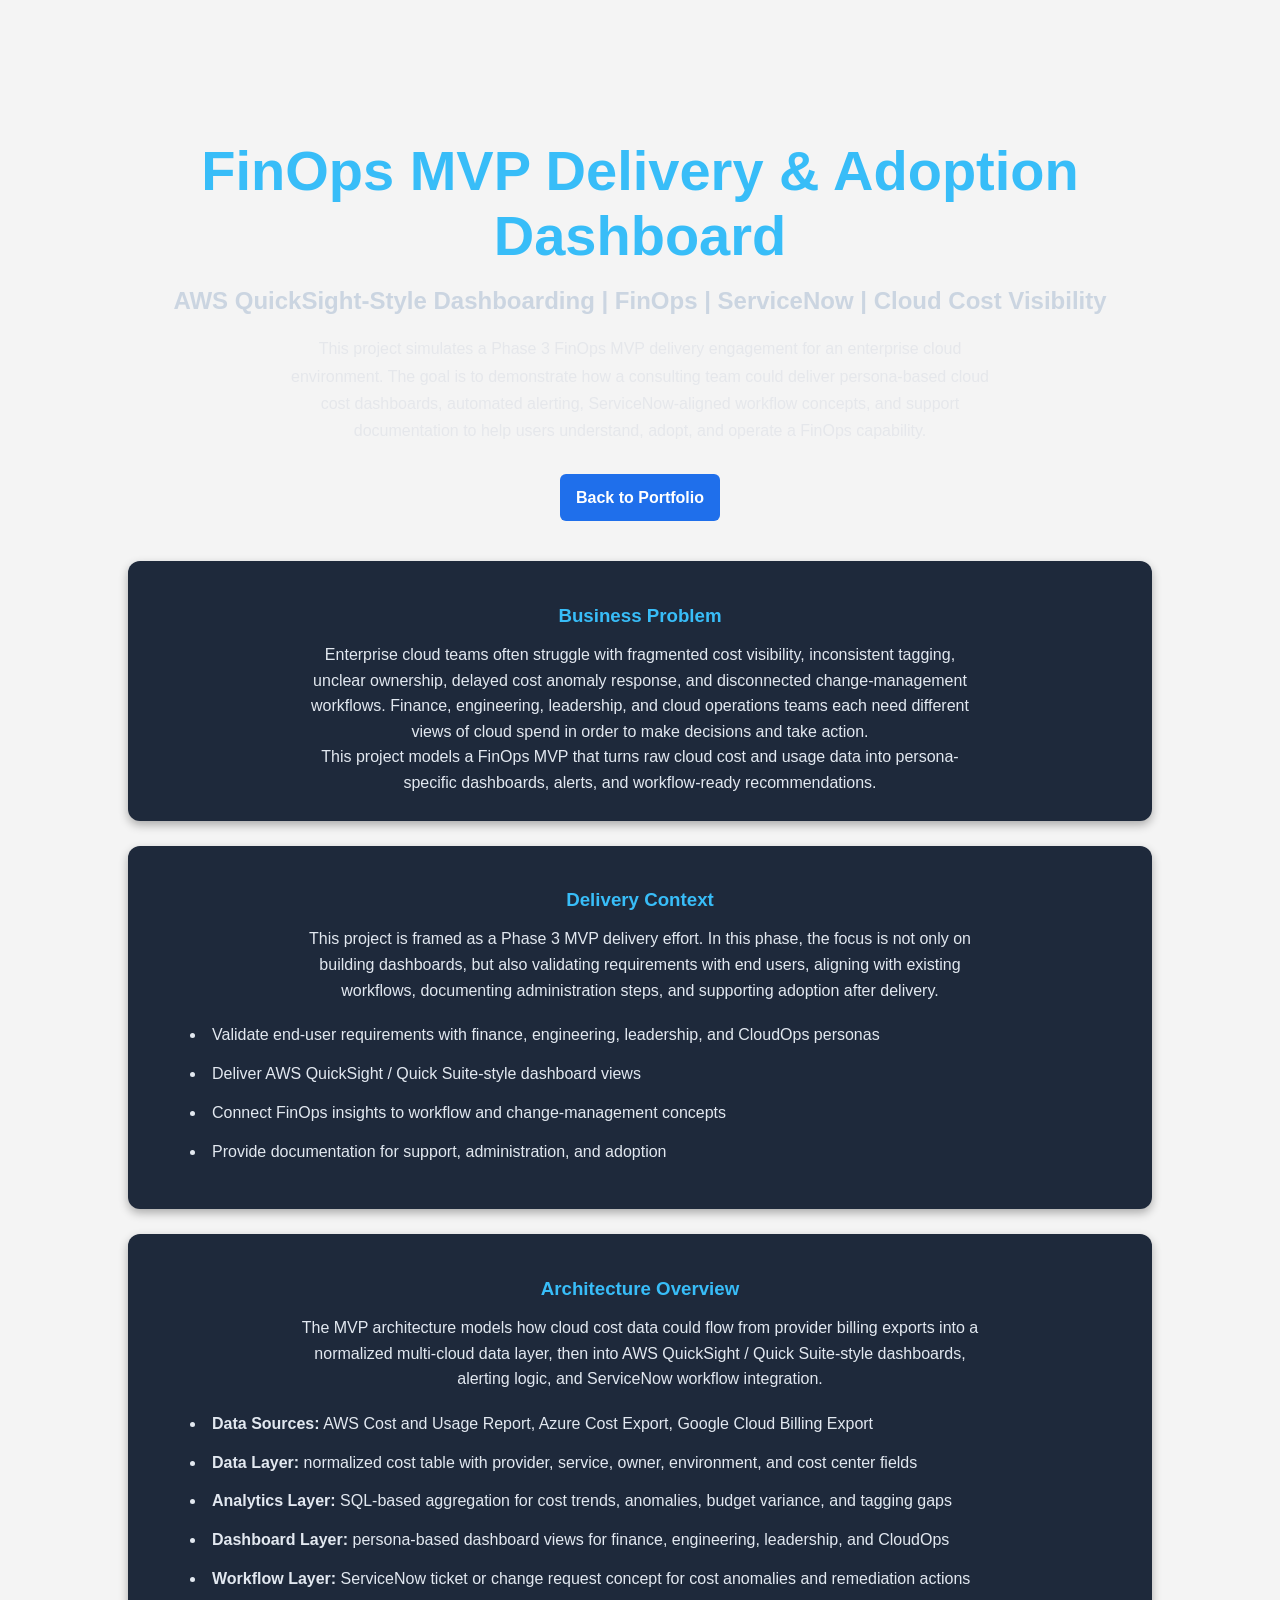
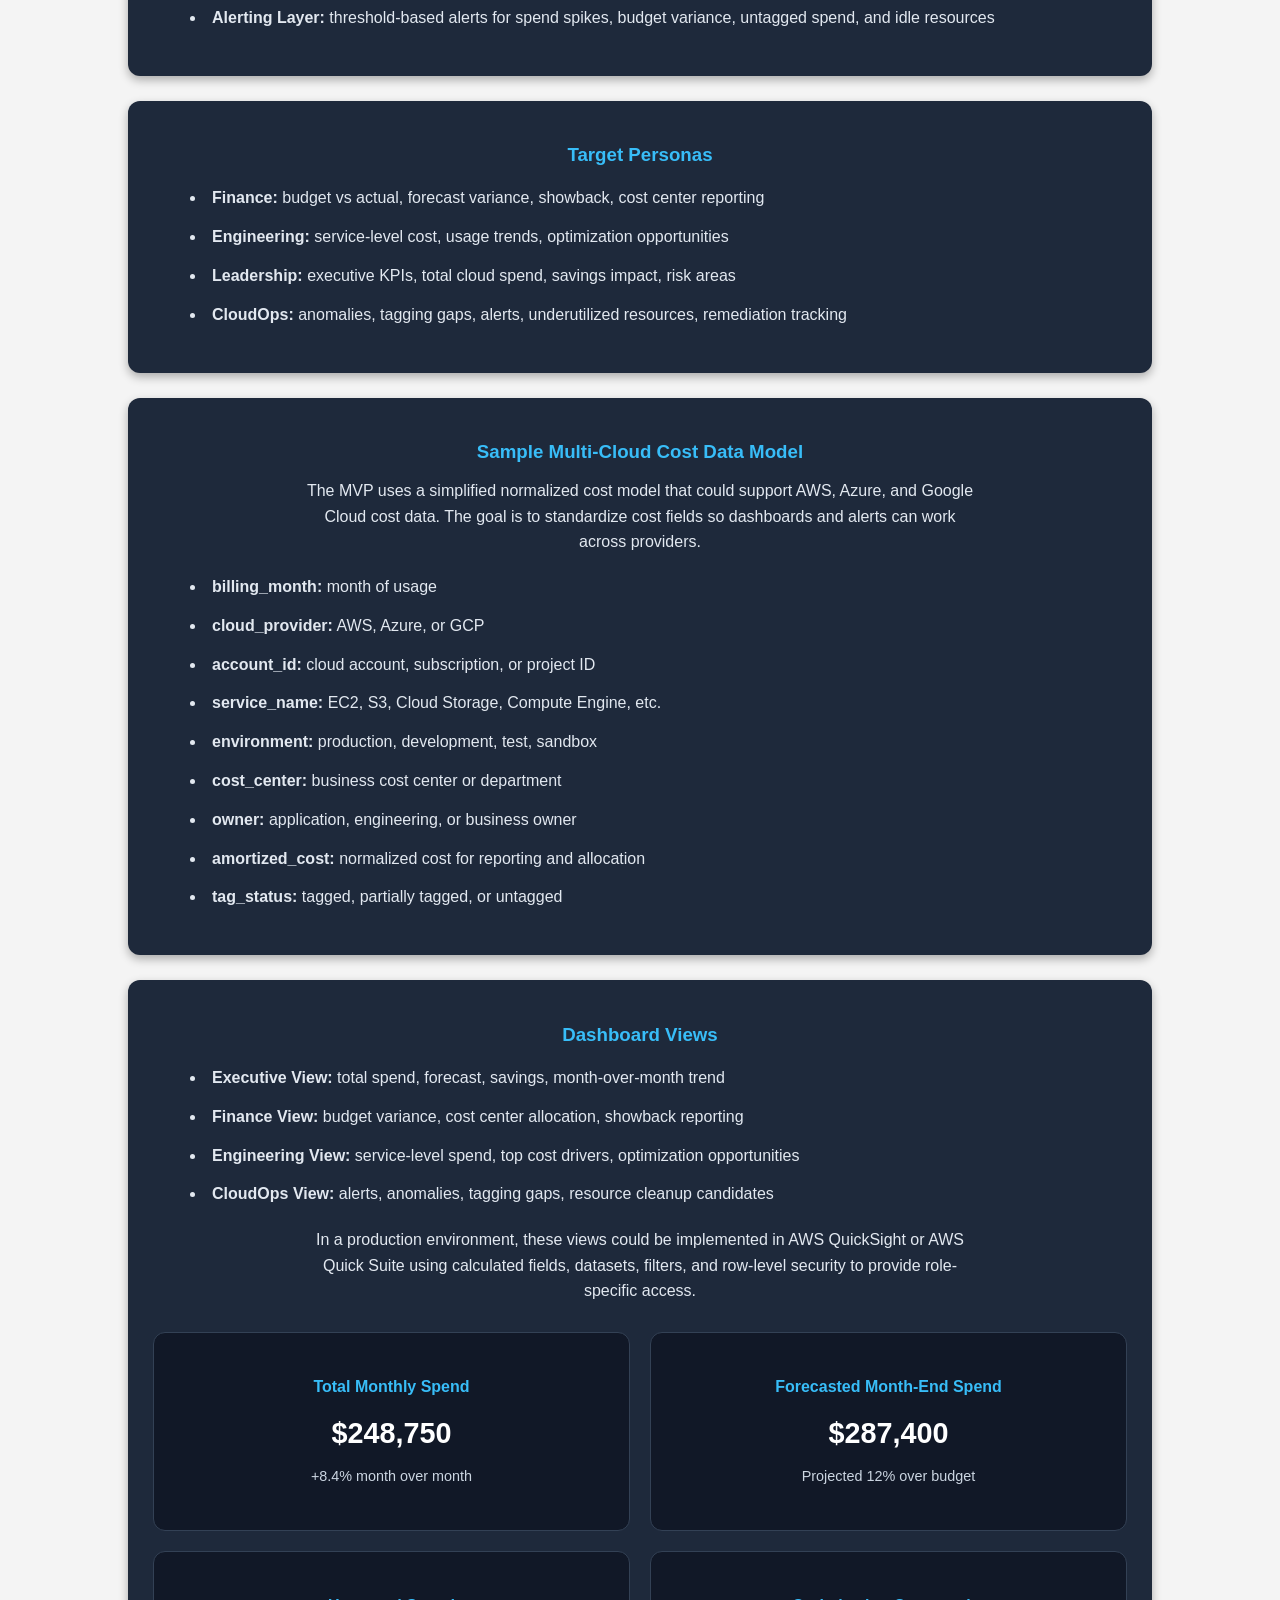
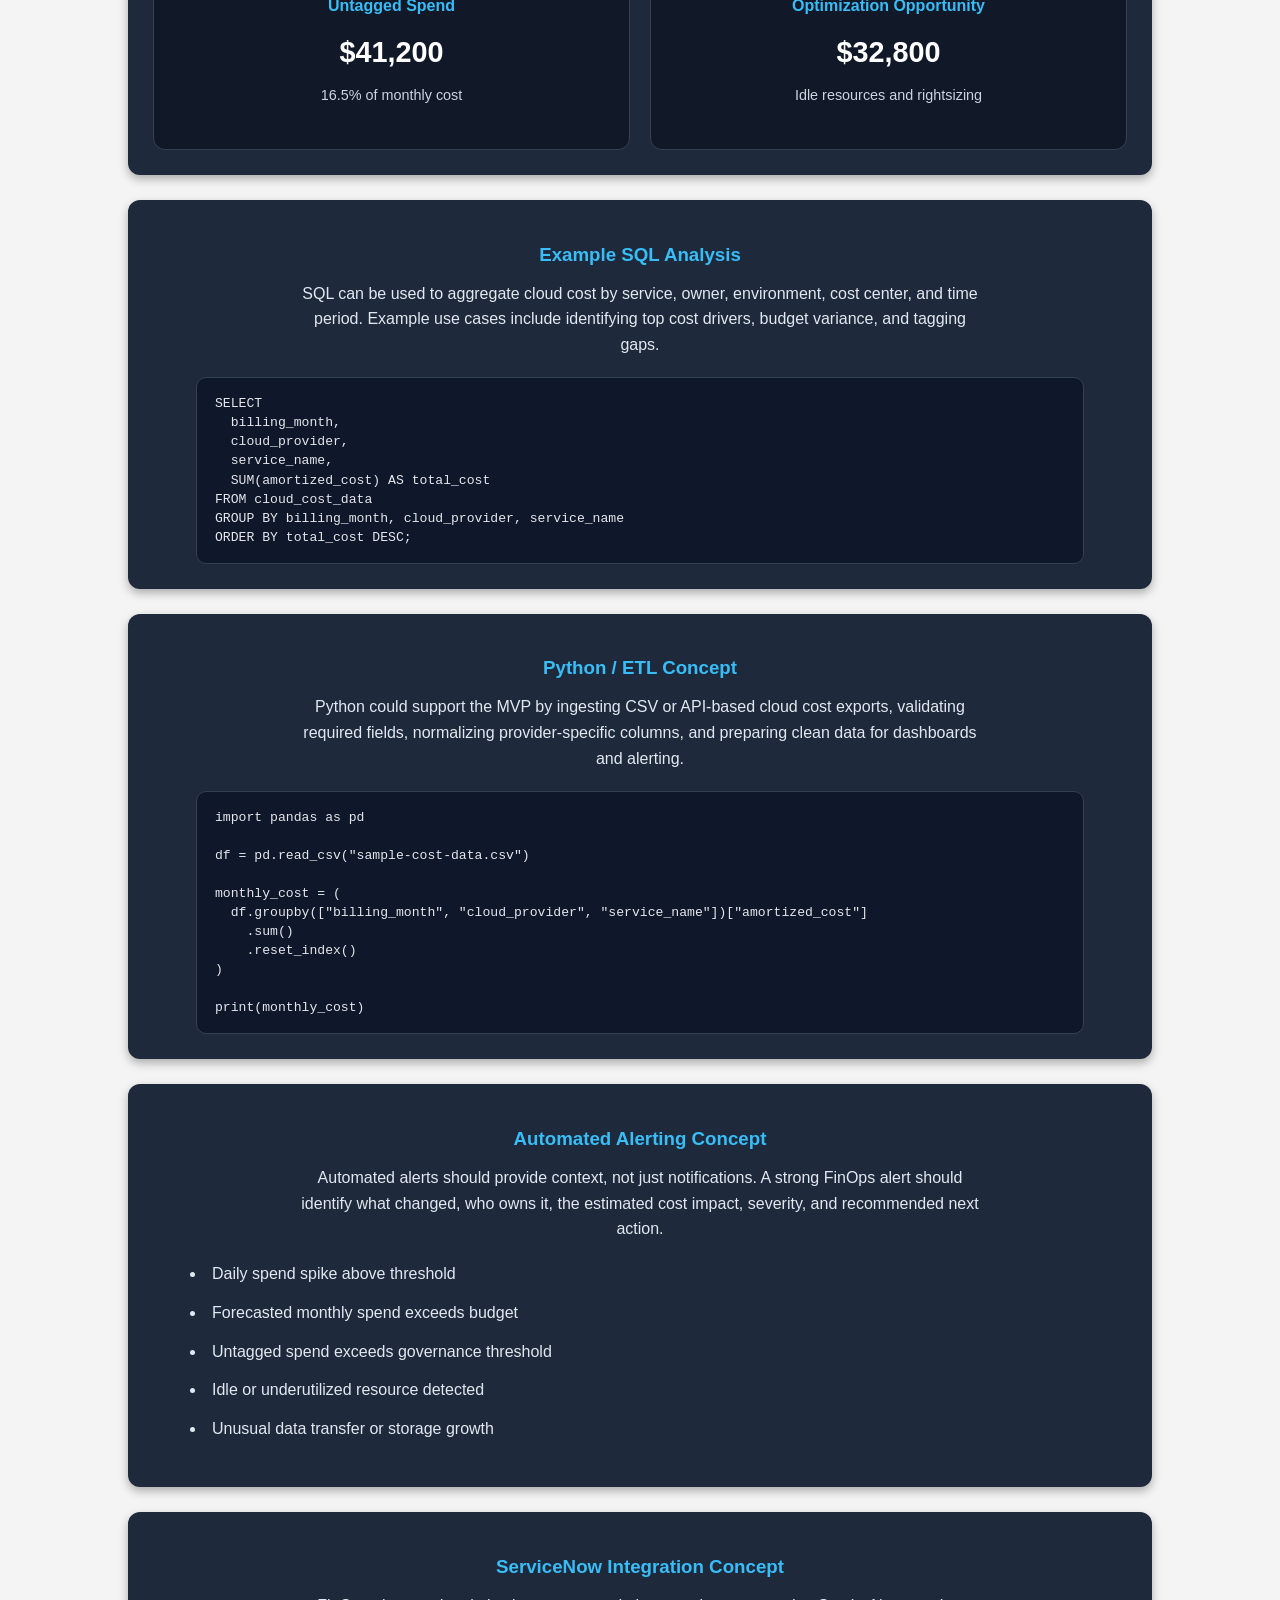
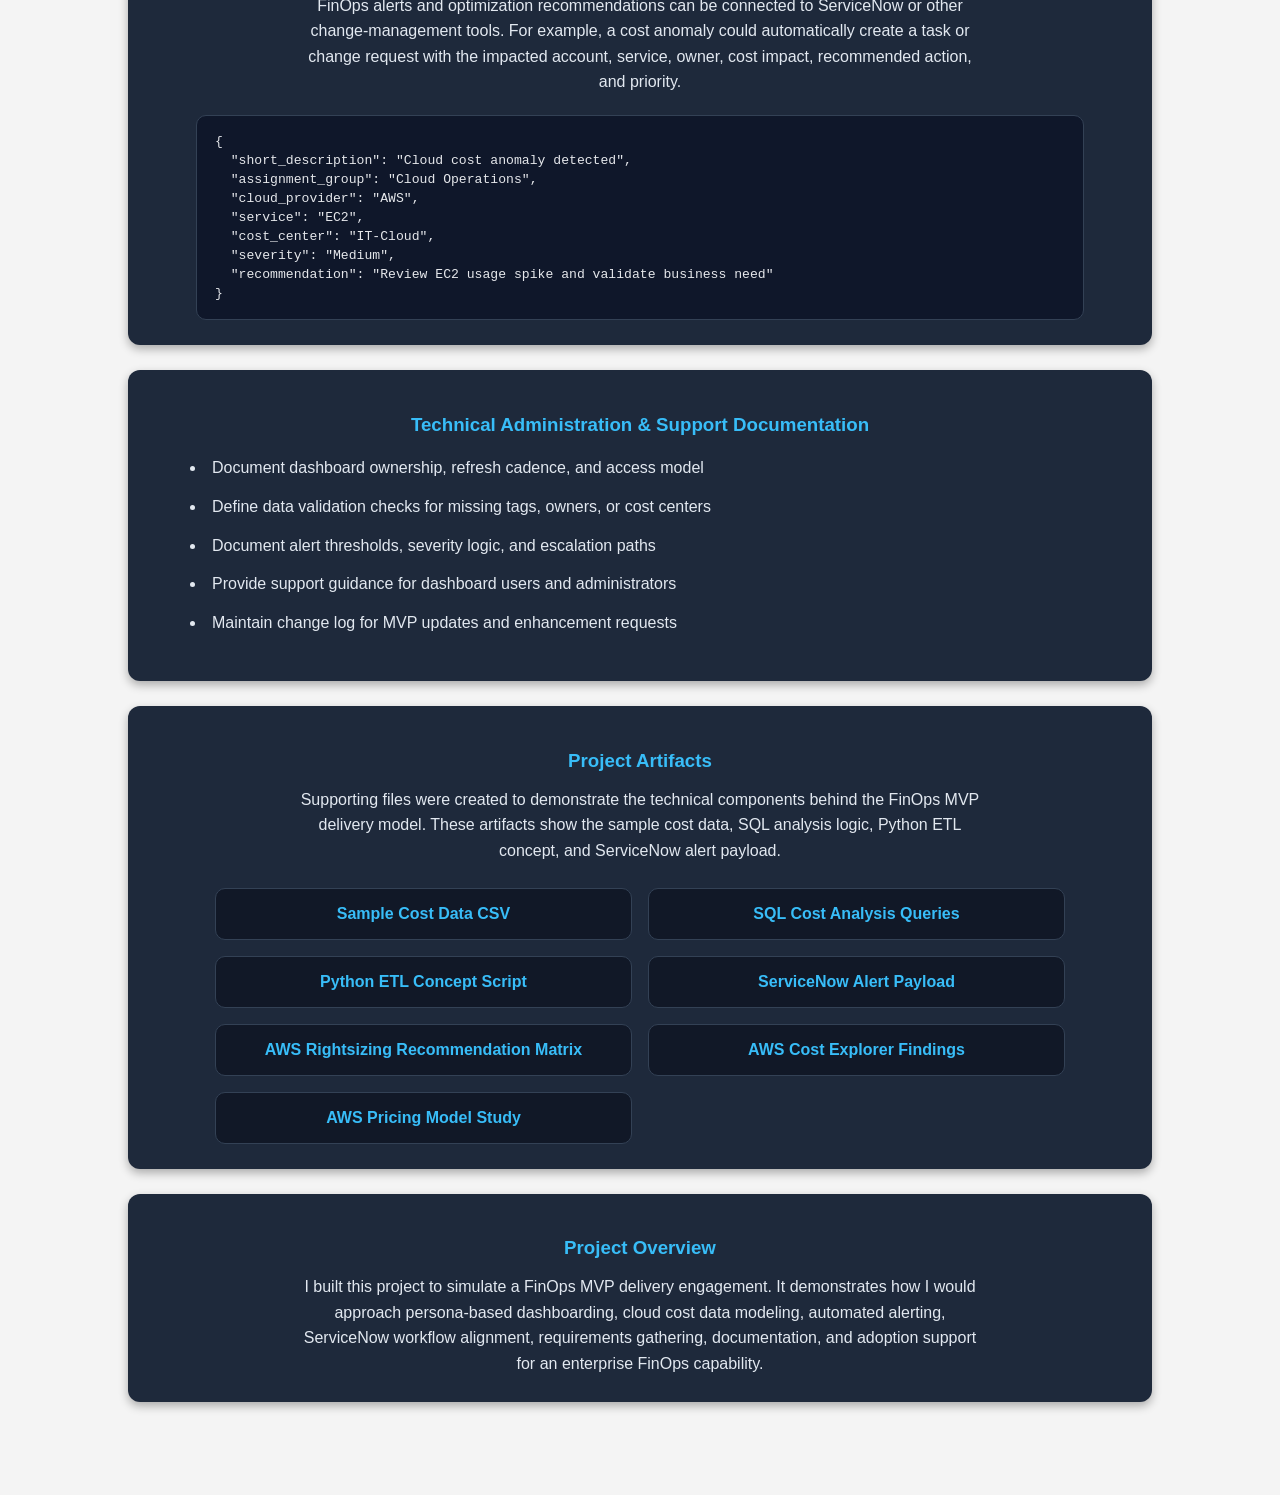
==== commit 2b1d9820: "Add AWS rightsizing recommendation matrix" ====
--- a/finops-mvp.html
+++ b/finops-mvp.html
@@ -253,6 +253,16 @@
         <a href="finops-mvp/servicenow-alert-payload.json" class="artifact-link" target="_blank">
             ServiceNow Alert Payload
         </a>
+        <a href="finops-mvp/aws-rightsizing-recommendation-matrix.md" class="artifact-link" target="_blank">
+             AWS Rightsizing Recommendation Matrix
+        </a>
+        <a href="finops-mvp/aws-cost-explorer-findings.md" class="artifact-link" target="_blank">
+            AWS Cost Explorer Findings
+        </a>
+
+        <a href="finops-mvp/aws-pricing-model-study.md" class="artifact-link" target="_blank">
+            AWS Pricing Model Study
+        </a>
     </div>
     </div>
 
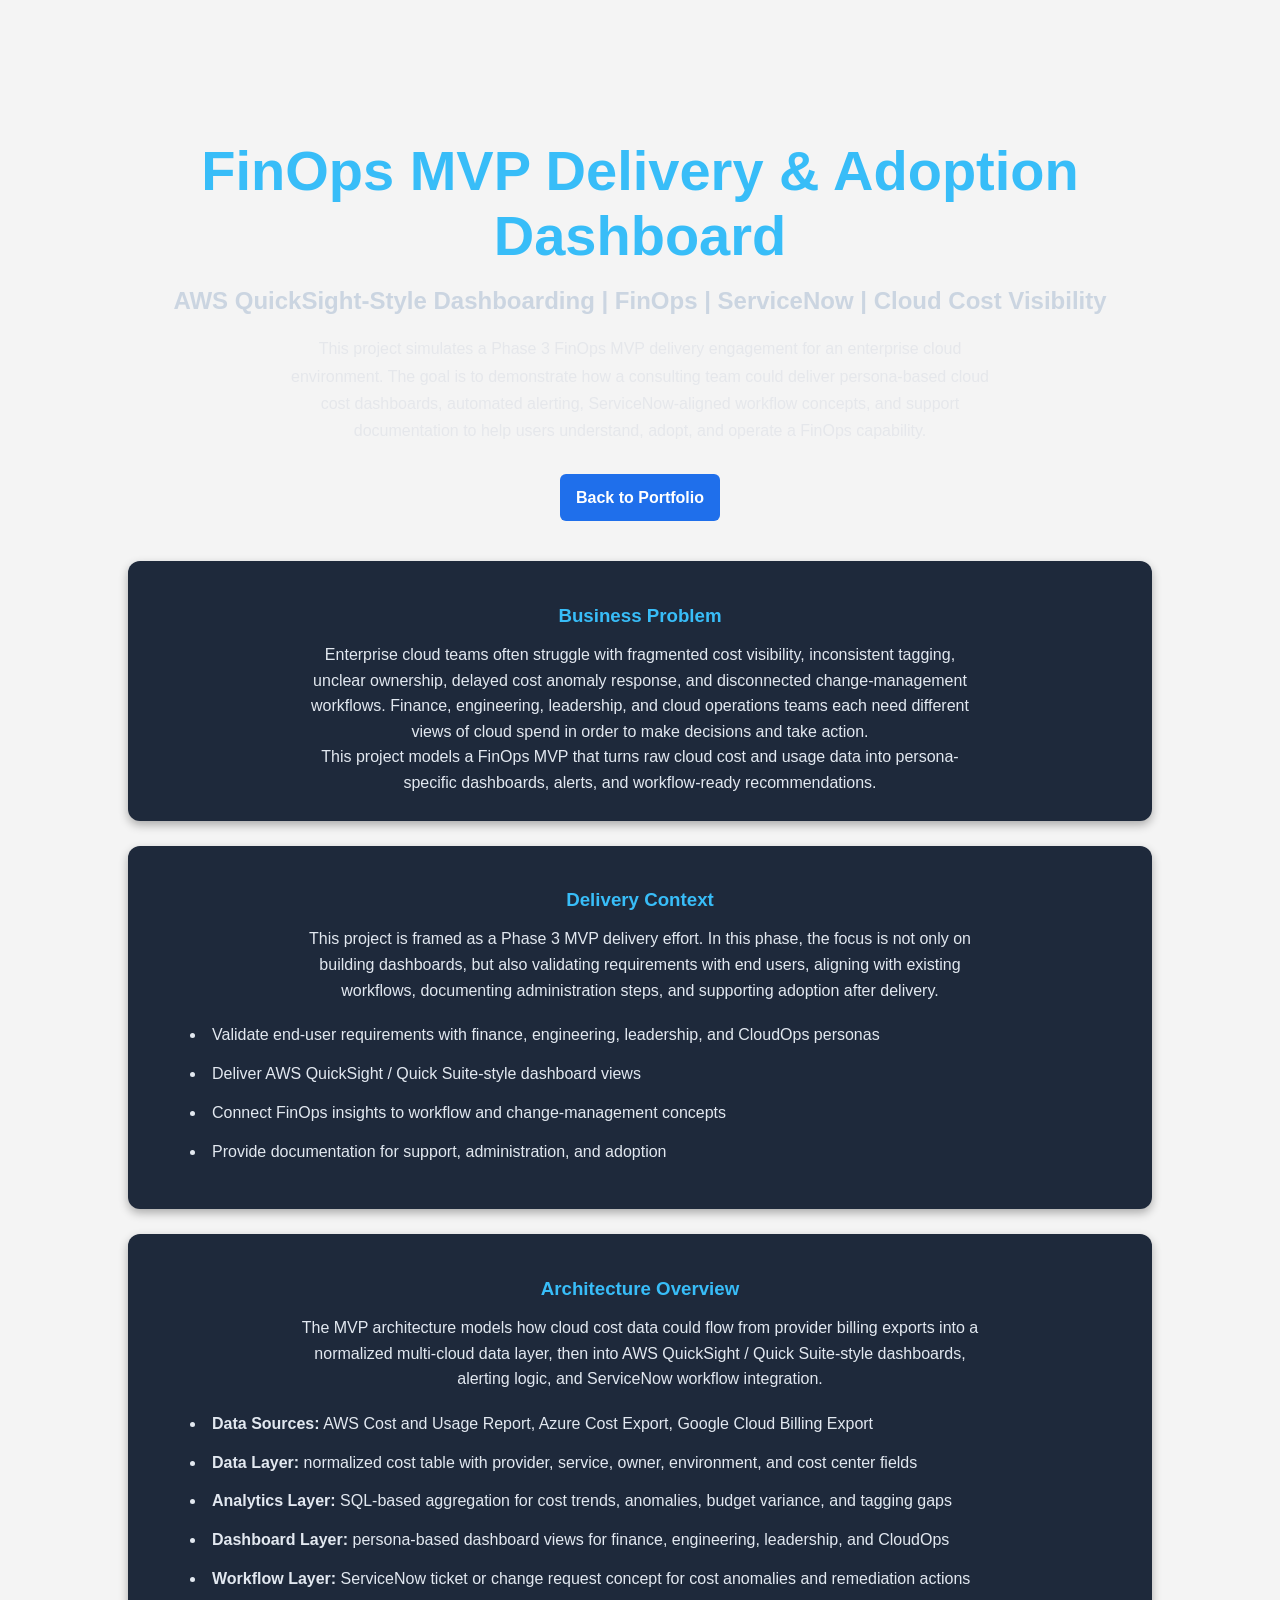
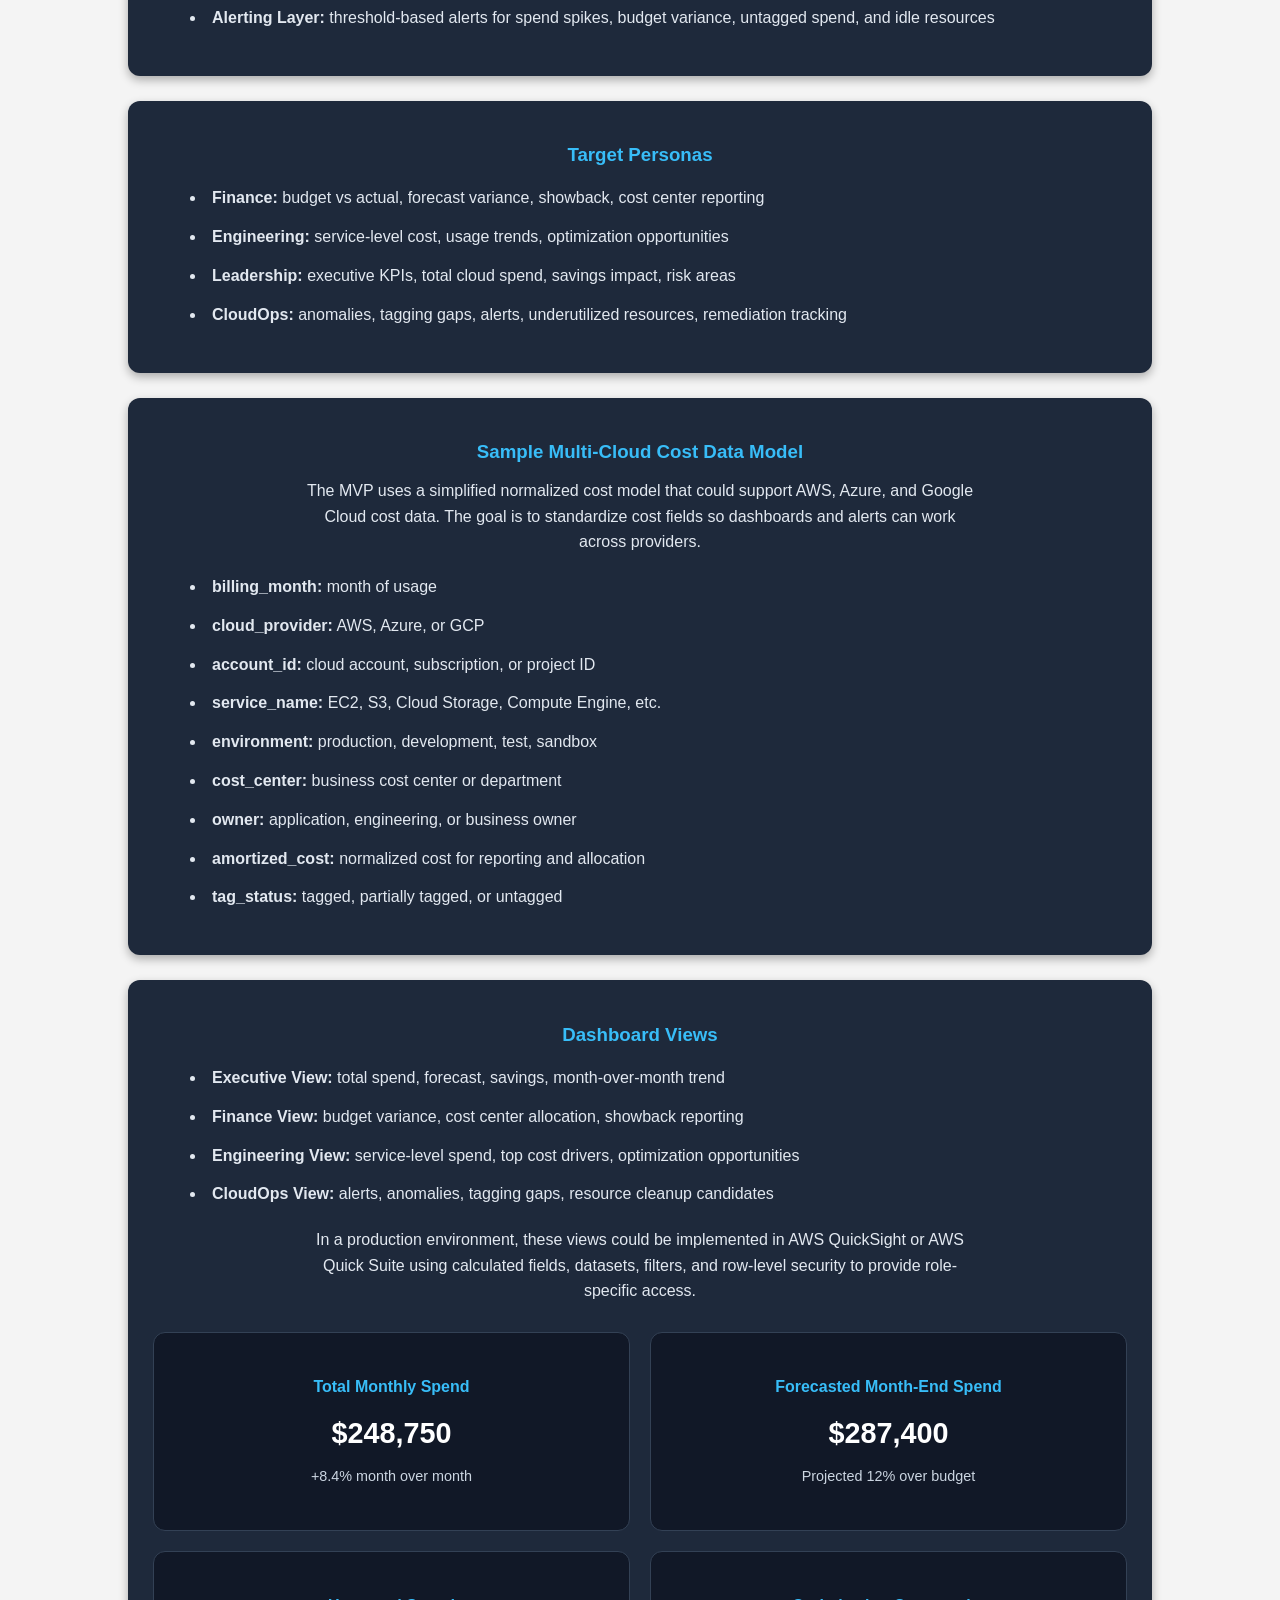
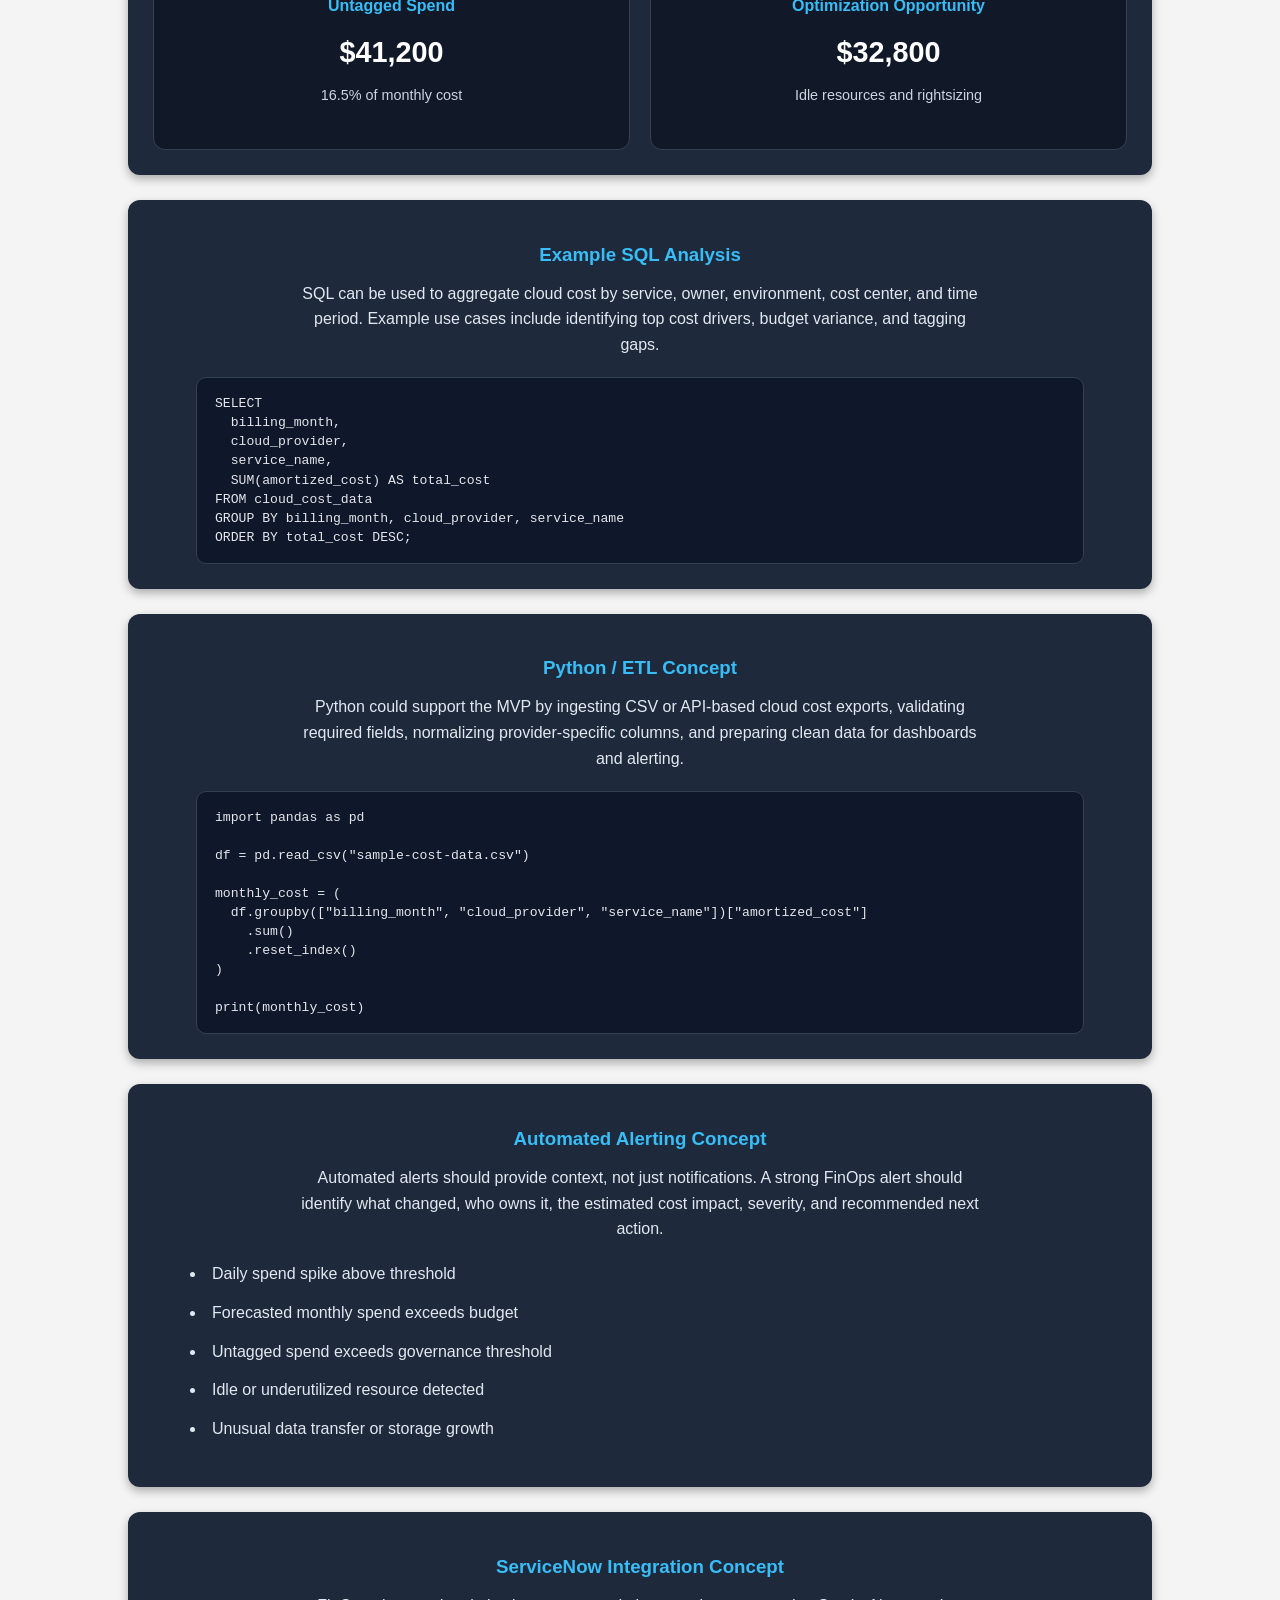
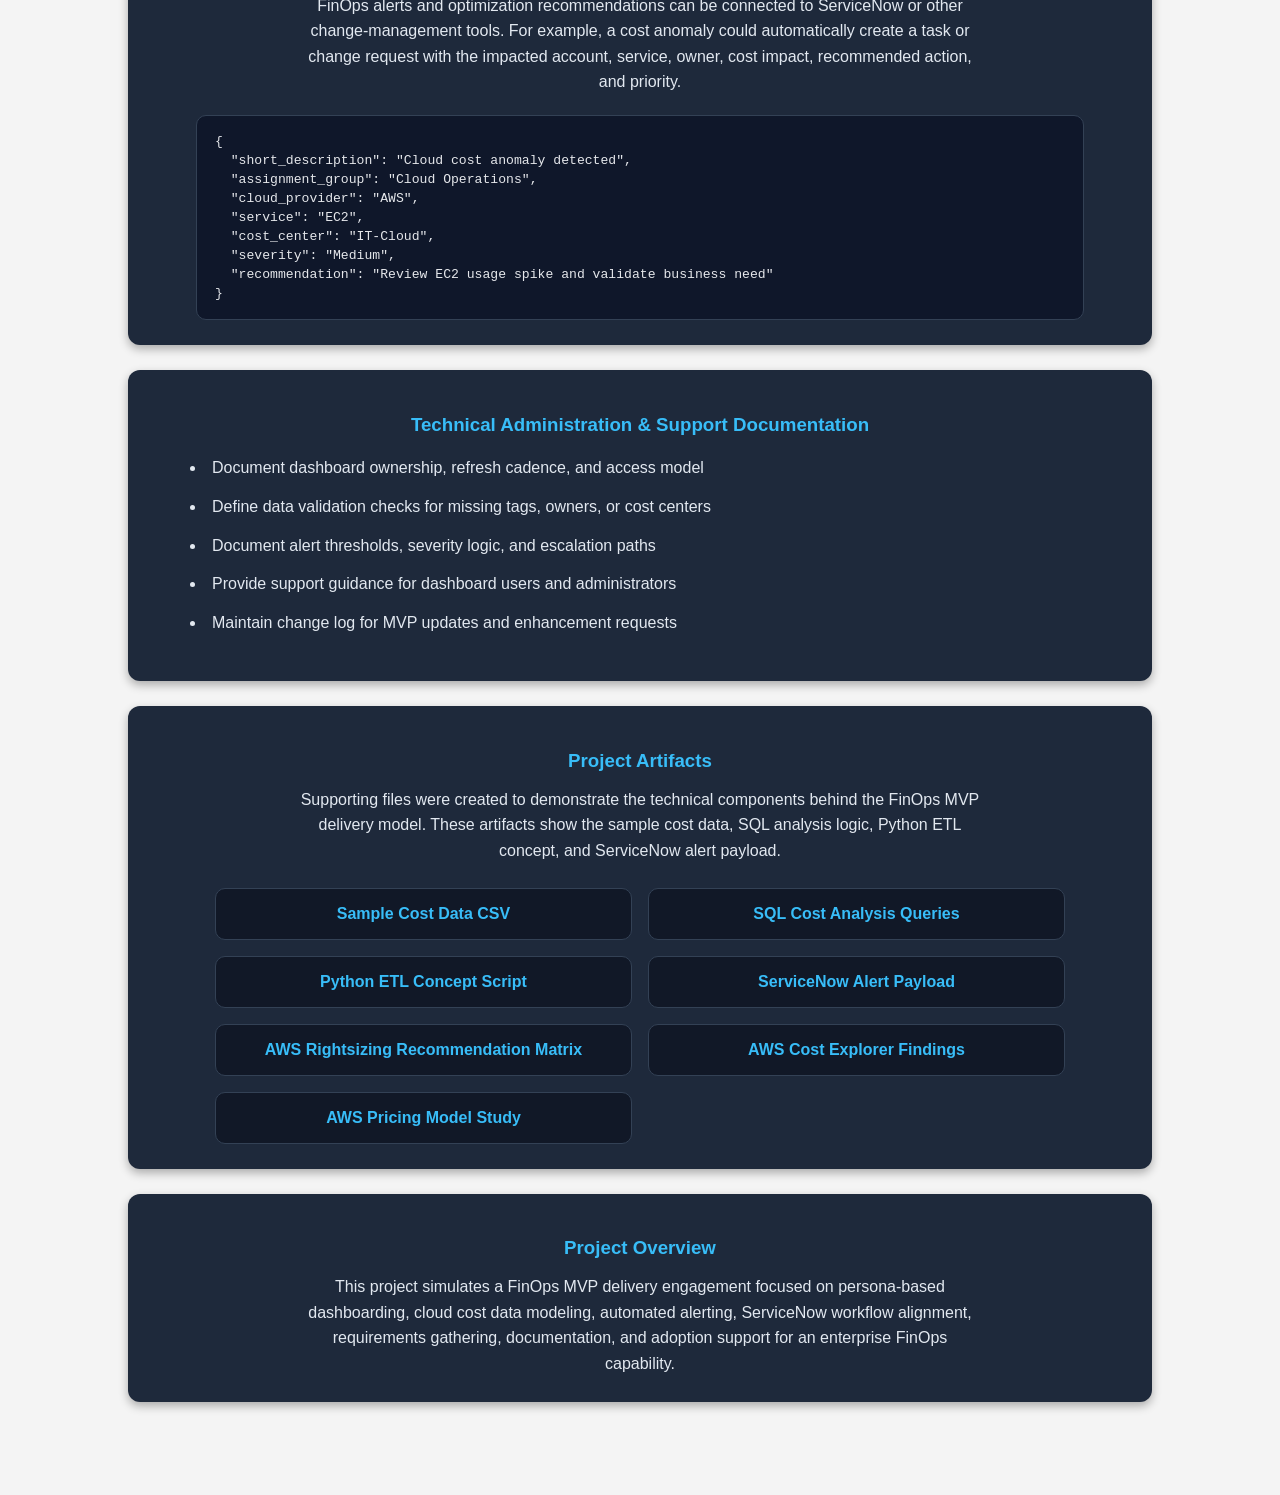
==== commit 42950c79: "Refine FinOps project section headings" ====
--- a/finops-mvp.html
+++ b/finops-mvp.html
@@ -253,14 +253,15 @@
         <a href="finops-mvp/servicenow-alert-payload.json" class="artifact-link" target="_blank">
             ServiceNow Alert Payload
         </a>
-        <a href="finops-mvp/aws-rightsizing-recommendation-matrix.md" class="artifact-link" target="_blank">
-             AWS Rightsizing Recommendation Matrix
-        </a>
-        <a href="finops-mvp/aws-cost-explorer-findings.md" class="artifact-link" target="_blank">
-            AWS Cost Explorer Findings
-        </a>
-
-        <a href="finops-mvp/aws-pricing-model-study.md" class="artifact-link" target="_blank">
+        <a href="https://github.com/zangi09/aws-cloud-portfolio/blob/main/finops-mvp/aws-rightsizing-recommendation-matrix.md" class="artifact-link" target="_blank">
+            AWS Rightsizing Recommendation Matrix
+        </a>
+
+        <a href="https://github.com/zangi09/aws-cloud-portfolio/blob/main/finops-mvp/aws-cost-explorer-findings.md" class="artifact-link" target="_blank">
+             AWS Cost Explorer Findings
+        </a>
+
+        <a href="https://github.com/zangi09/aws-cloud-portfolio/blob/main/finops-mvp/aws-pricing-model-study.md" class="artifact-link" target="_blank">
             AWS Pricing Model Study
         </a>
     </div>
@@ -269,9 +270,11 @@
     <div class="card">
         <h3>Project Overview</h3>
         <p>
-            I built this project to simulate a FinOps MVP delivery engagement. It demonstrates how I would approach
-            persona-based dashboarding, cloud cost data modeling, automated alerting, ServiceNow workflow alignment,
-            requirements gathering, documentation, and adoption support for an enterprise FinOps capability.
+            <p>
+                This project simulates a FinOps MVP delivery engagement focused on persona-based dashboarding,
+                cloud cost data modeling, automated alerting, ServiceNow workflow alignment, requirements gathering,
+                documentation, and adoption support for an enterprise FinOps capability.
+        </p>
         </p>
     </div>
 
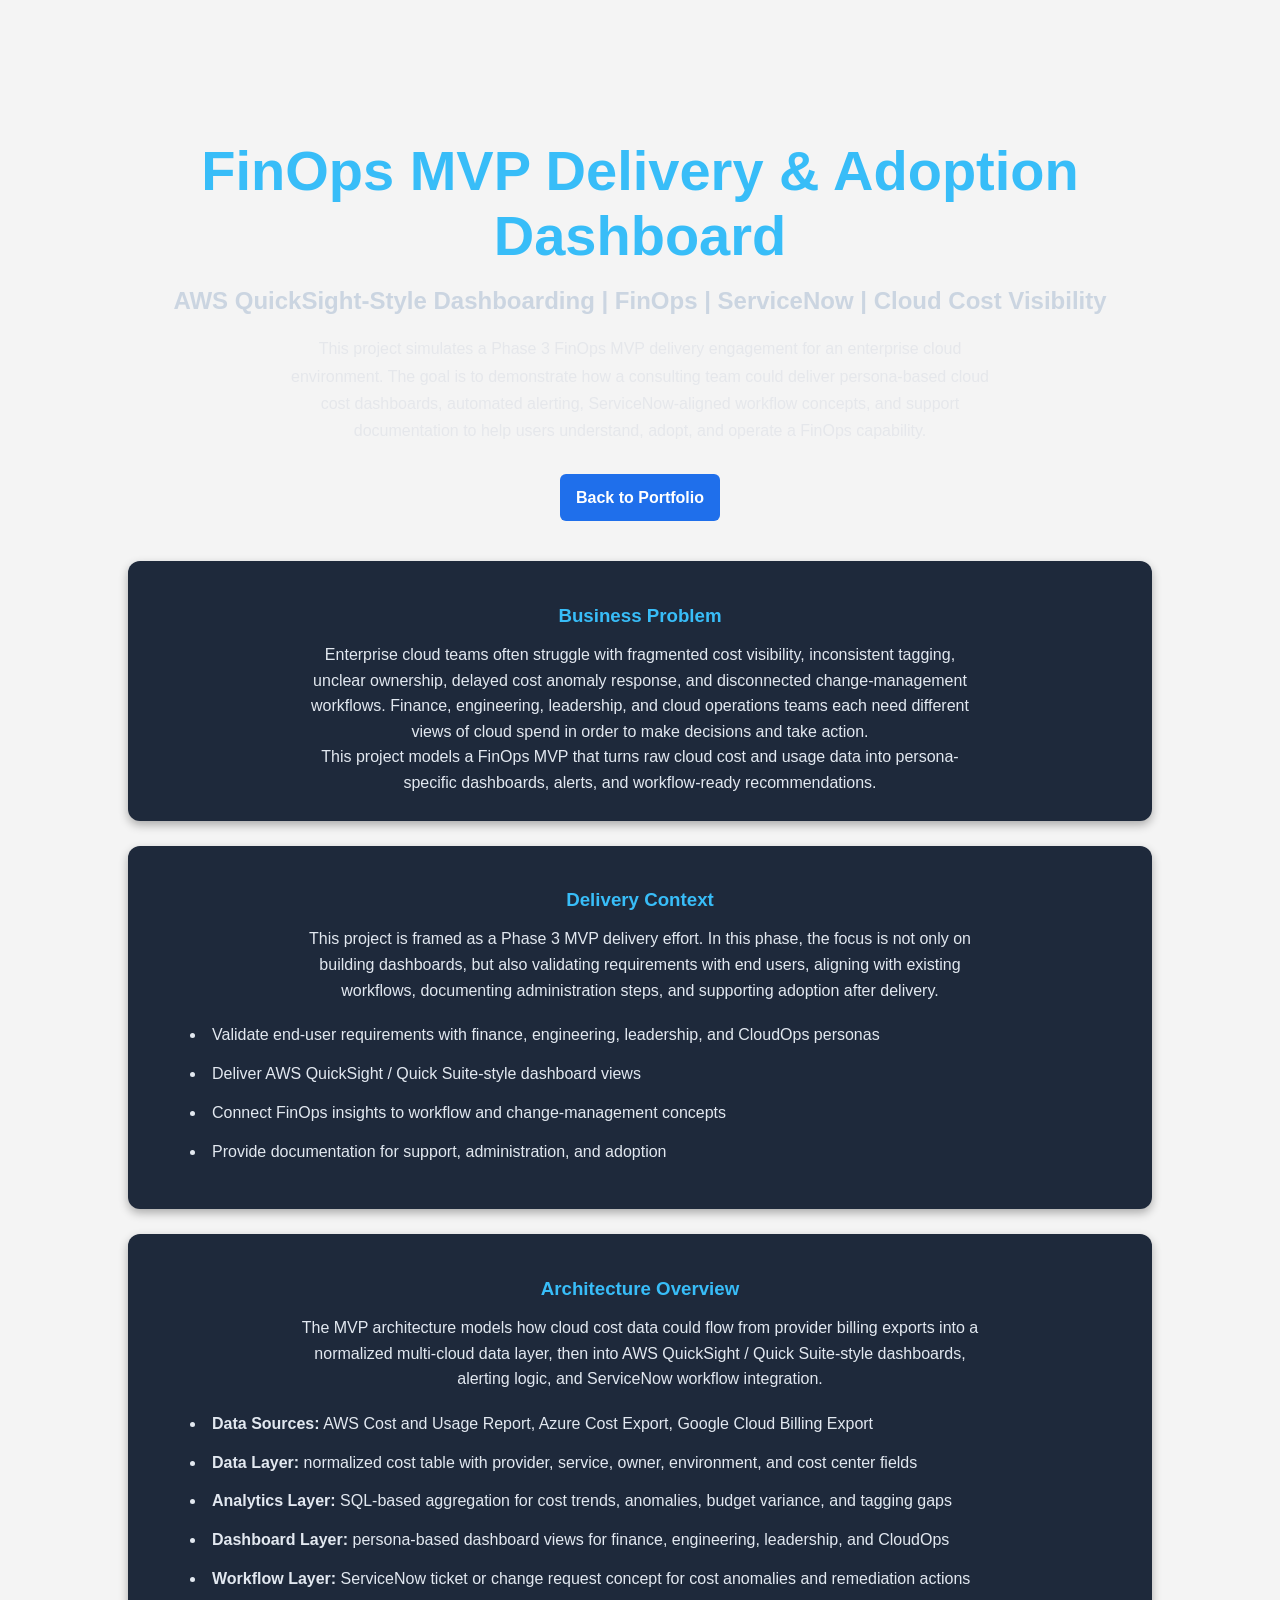
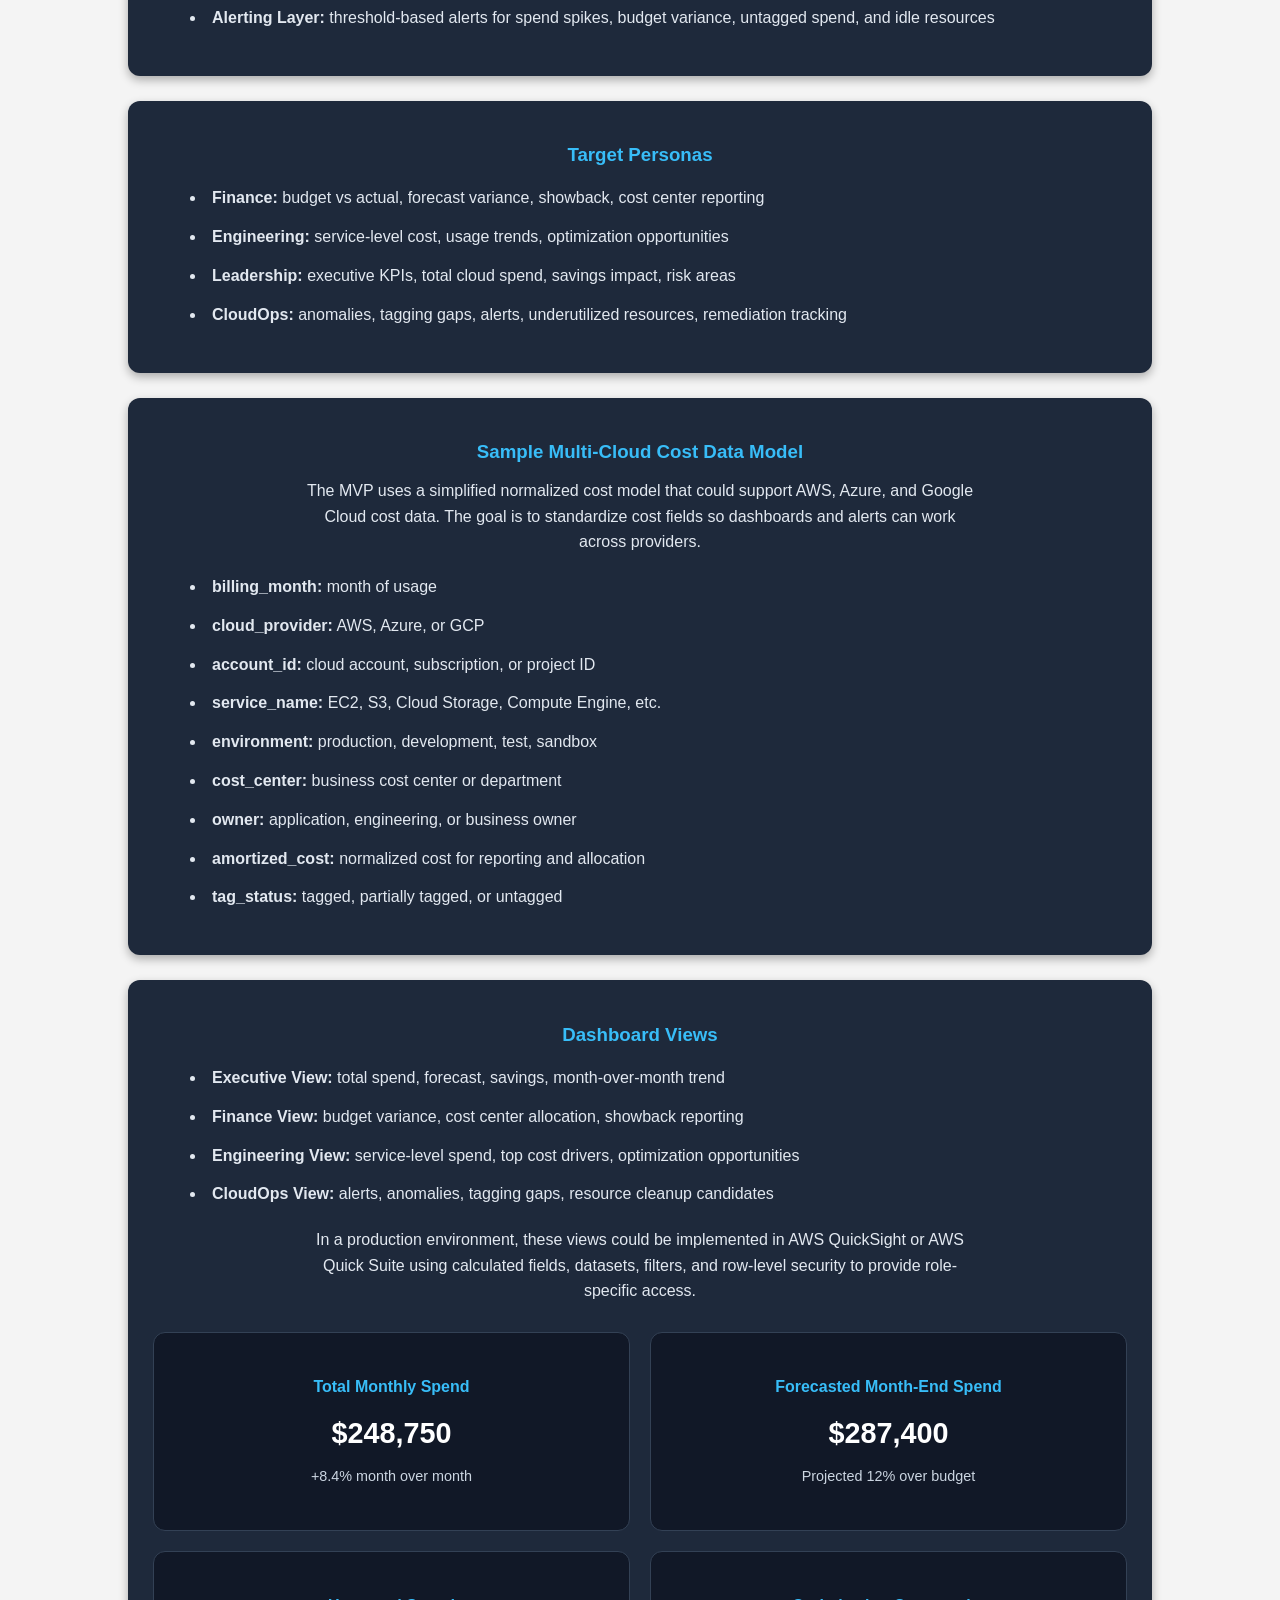
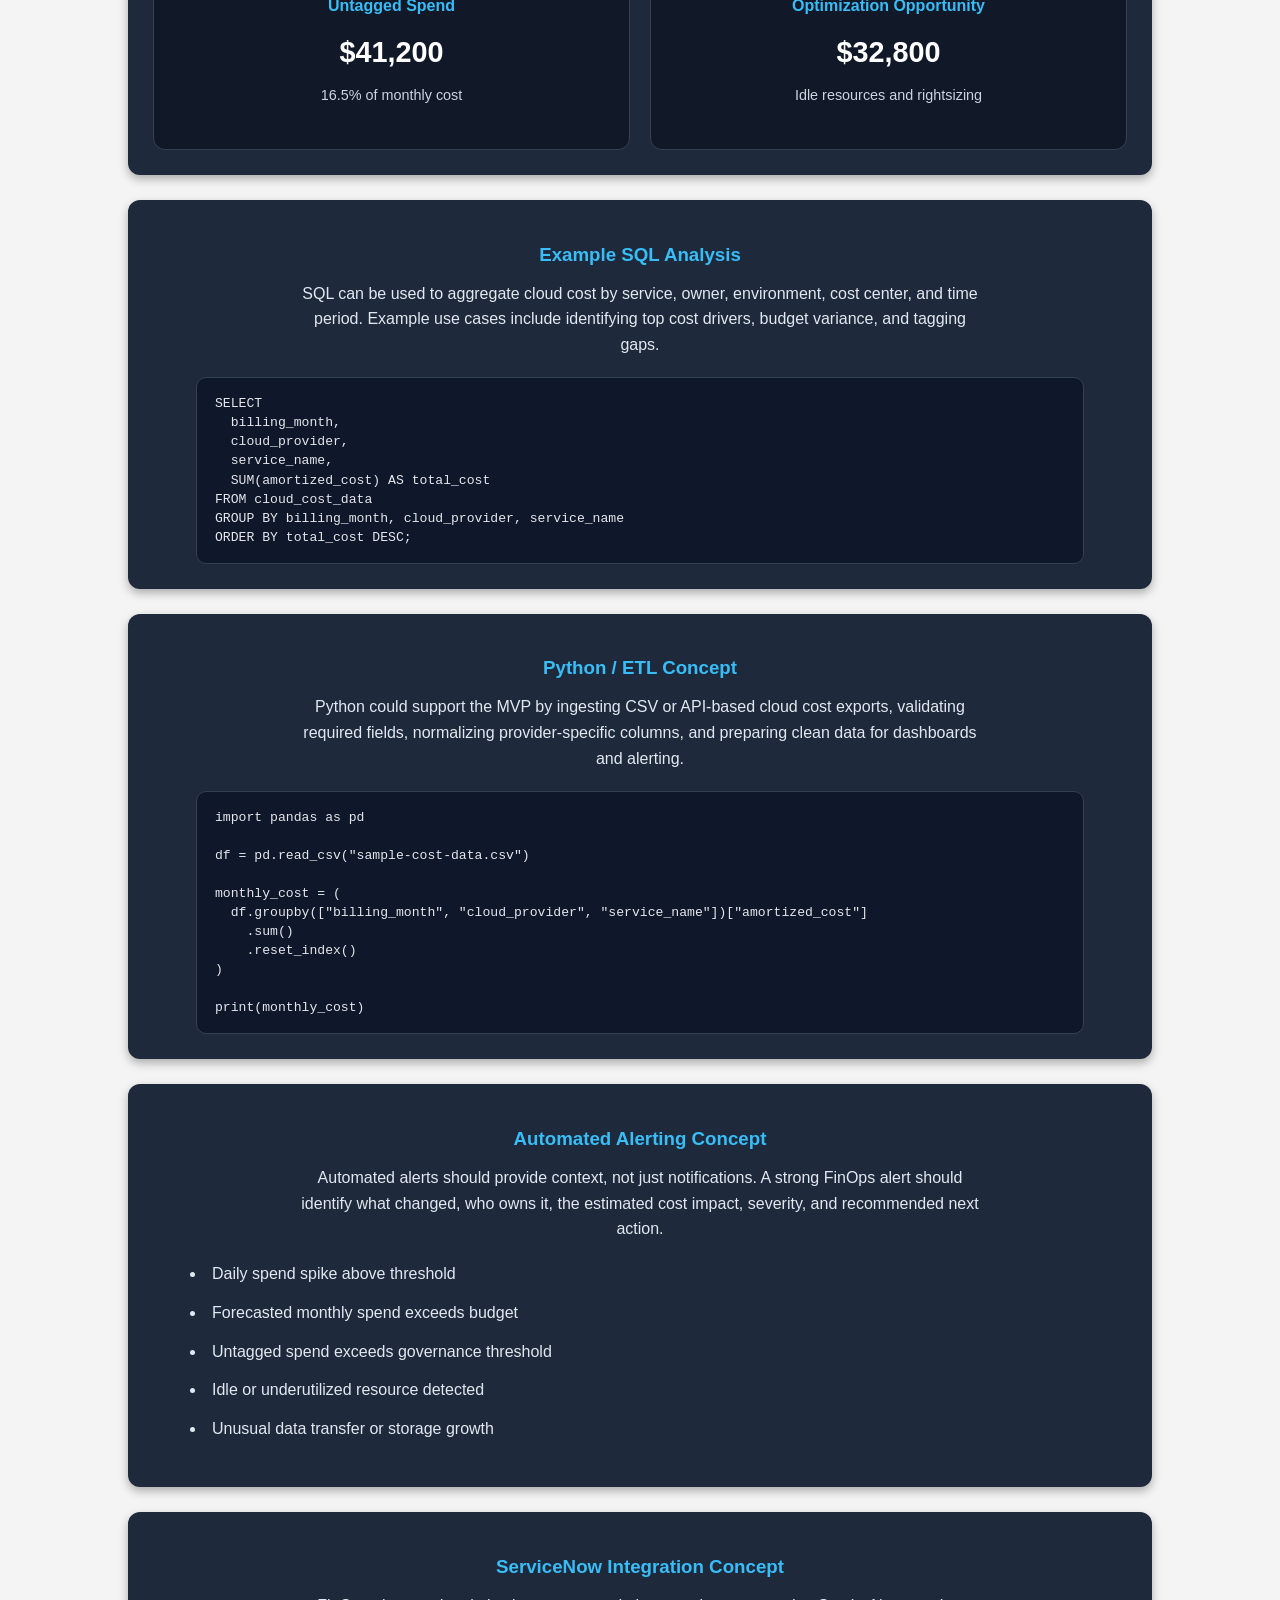
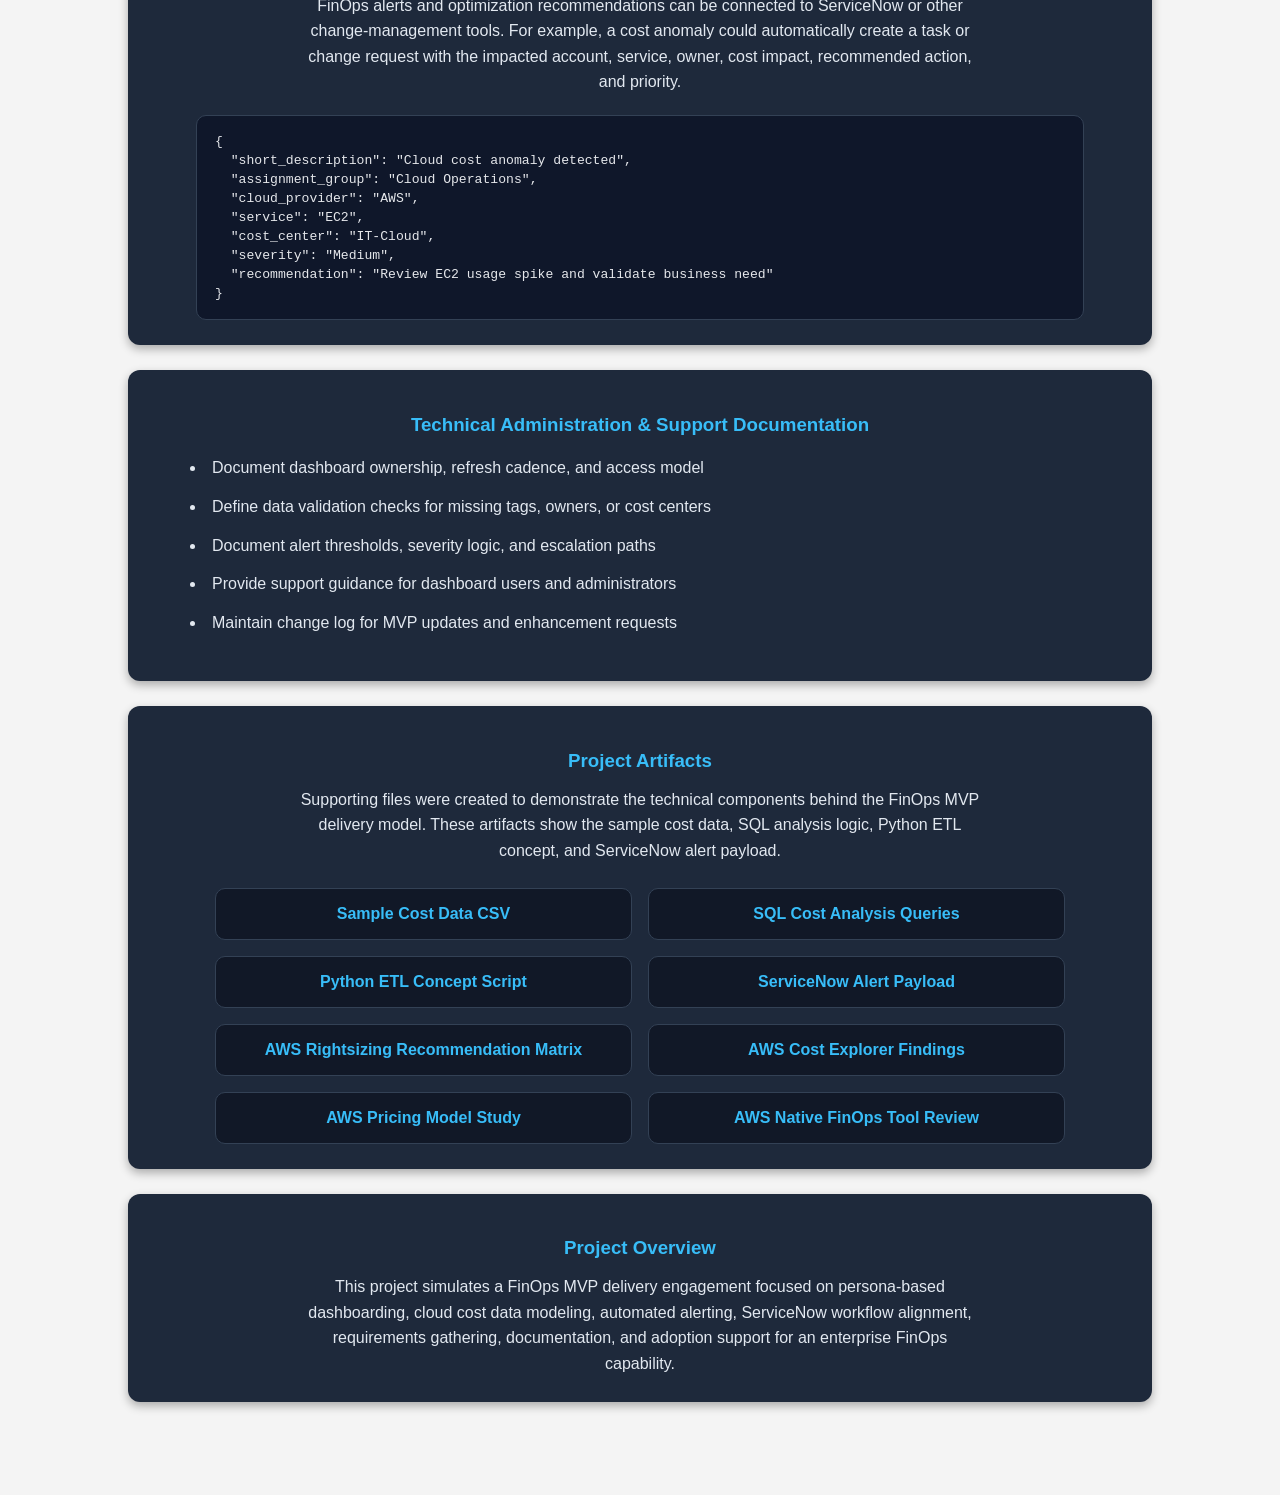
==== commit 5b1bac74: "Add AWS native FinOps tool review artifact link" ====
--- a/finops-mvp.html
+++ b/finops-mvp.html
@@ -264,6 +264,10 @@
         <a href="https://github.com/zangi09/aws-cloud-portfolio/blob/main/finops-mvp/aws-pricing-model-study.md" class="artifact-link" target="_blank">
             AWS Pricing Model Study
         </a>
+
+        <a href="https://github.com/zangi09/aws-cloud-portfolio/blob/main/finops-mvp/aws-native-finops-tool-review.md" class="artifact-link" target="_blank">
+            AWS Native FinOps Tool Review
+        </a>
     </div>
     </div>
 
